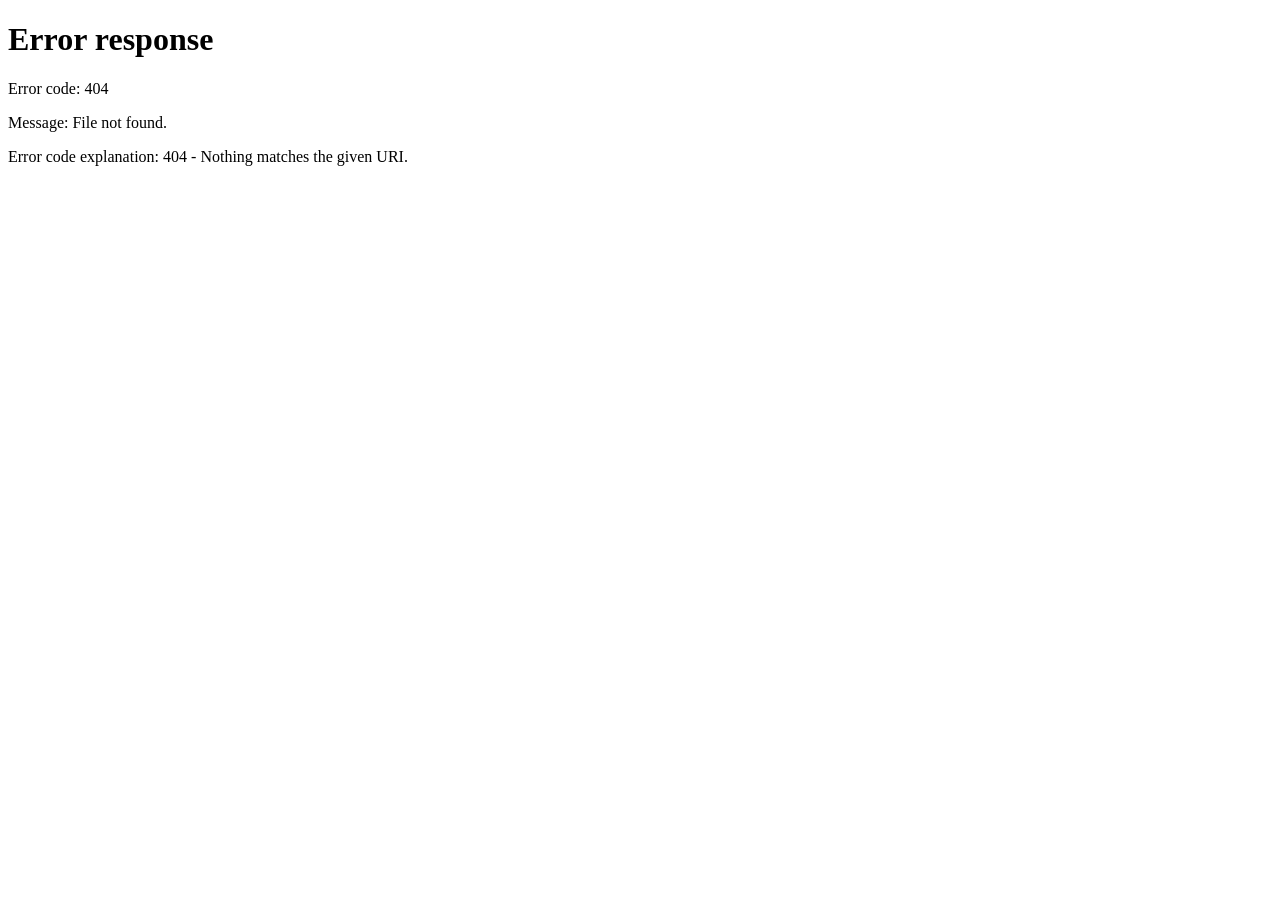
==== frontend/family-dashboard.html @ 6cad52d4 "Yaşlı kiosk ve aile panelini genişlet; aktivite, sohbet dökümü ve check-in uyarısı ekle. Onboarding/" ====
<!DOCTYPE html>
<html lang="tr">
<head>
    <meta charset="UTF-8">
    <meta name="viewport" content="width=device-width, initial-scale=1.0">
    <title>Yanımda Al - Refakatçi Paneli</title>
    <link rel="stylesheet" href="sheet.css">
    <link rel="stylesheet" href="family-dashboard.css?v=20260729fd6">
    <link rel="stylesheet" href="definitions.css?v=20260729fd6">
    <link rel="stylesheet" href="https://cdnjs.cloudflare.com/ajax/libs/font-awesome/6.0.0/css/all.min.css">
</head>
<body class="family-dash">

    <div class="dashboard-layout">
        <aside class="sidebar" id="sideNavRail">
            <div class="sidebar-inner" id="dashSideNav">
                <div class="sidebar-head">
                    <button type="button" class="sidebar-toggle" id="navToggleBtn" onclick="toggleSideNav()" title="Menüyü daralt" aria-label="Menüyü daralt/genişlet" aria-expanded="true">
                        <i class="fas fa-bars"></i>
                    </button>
                </div>

                <div class="sidebar-brand">
                    <svg class="brand-logo" viewBox="0 0 64 64" fill="none" aria-hidden="true">
                        <circle cx="32" cy="6" r="3" fill="#3B82F6"/>
                        <path d="M32 9 V16" stroke="#3B82F6" stroke-width="2.2" stroke-linecap="round"/>
                        <rect x="14" y="16" width="36" height="28" rx="10" fill="#EFF6FF" stroke="#3B82F6" stroke-width="2.2"/>
                        <rect x="40" y="20" width="7" height="7" rx="1.5" fill="#0F766E"/>
                        <path d="M43.5 21.5 V25.5 M41.5 23.5 H45.5" stroke="#fff" stroke-width="1.4" stroke-linecap="round"/>
                        <circle cx="24" cy="29" r="3.2" fill="#1D4ED8"/>
                        <circle cx="40" cy="29" r="3.2" fill="#1D4ED8"/>
                        <path d="M25 35c2.2 2.4 11.8 2.4 14 0" stroke="#3B82F6" stroke-width="2" stroke-linecap="round"/>
                    </svg>
                    <div class="brand-text">
                        <h2>Yanımda Al</h2>
                        <span>Refakatçi Paneli</span>
                    </div>
                </div>

                <p class="sidebar-welcome" id="welcome-family">Yükleniyor...</p>
                <hr class="sidebar-divider">

                <ul class="sidebar-menu">
                    <li class="active" data-tab="summary" onclick="switchDashboardTab('summary')">
                        <i class="fas fa-chart-pie"></i><em>Mevcut Durum</em>
                    </li>
                    <li data-tab="checkin" onclick="switchDashboardTab('checkin')">
                        <i class="fas fa-sun"></i><em>Check-in</em>
                    </li>
                    <li data-tab="chat" onclick="switchDashboardTab('chat')">
                        <i class="fas fa-comments"></i><em>Sohbet</em>
                    </li>
                    <li data-tab="medications" onclick="switchDashboardTab('medications')">
                        <i class="fas fa-pills"></i><em>İlaç Yönetimi</em>
                    </li>
                    <li data-tab="alerts" onclick="switchDashboardTab('alerts')">
                        <i class="fas fa-bell"></i><em>Uyarılar</em>
                    </li>
                    <li data-tab="history" onclick="switchDashboardTab('history')">
                        <i class="fas fa-history"></i><em>Geçmiş</em>
                    </li>
                    <li data-tab="profile" onclick="switchDashboardTab('profile')">
                        <i class="fas fa-user"></i><em>Yaşlı Profili</em>
                    </li>
                    <li data-tab="settings" onclick="switchDashboardTab('settings')">
                        <i class="fas fa-cog"></i><em>Ayarlar</em>
                    </li>
                    <li class="menu-logout" onclick="handleLogout()">
                        <i class="fas fa-sign-out-alt"></i><em>Çıkış Yap</em>
                    </li>
                </ul>
            </div>
        </aside>

        <div class="main-content">
            <div class="header-bar">
                <div class="header-brand-row">
                    <svg class="header-logo" viewBox="0 0 64 64" fill="none" aria-hidden="true">
                        <circle cx="32" cy="6" r="3" fill="#3B82F6"/>
                        <path d="M32 9 V16" stroke="#3B82F6" stroke-width="2.2" stroke-linecap="round"/>
                        <rect x="14" y="16" width="36" height="28" rx="10" fill="#EFF6FF" stroke="#3B82F6" stroke-width="2.2"/>
                        <rect x="40" y="20" width="7" height="7" rx="1.5" fill="#0F766E"/>
                        <path d="M43.5 21.5 V25.5 M41.5 23.5 H45.5" stroke="#fff" stroke-width="1.4" stroke-linecap="round"/>
                        <circle cx="24" cy="29" r="3.2" fill="#1D4ED8"/>
                        <circle cx="40" cy="29" r="3.2" fill="#1D4ED8"/>
                        <path d="M25 35c2.2 2.4 11.8 2.4 14 0" stroke="#3B82F6" stroke-width="2" stroke-linecap="round"/>
                    </svg>
                    <div class="header-title-container">
                        <p class="header-app-name">Yanımda Al</p>
                        <h1 id="elderly-title">Takip Edilen: ...</h1>
                        <p class="header-subtitle">Yaşlı kiosk ekranını buradan izleyin ve yönetin.</p>
                    </div>
                </div>
                <div class="header-status-container">
                    <span class="status-badge status-good" id="live-connection">
                        <i class="fas fa-circle" style="font-size: 8px; color: #22C55E; margin-right: 5px;"></i> Çevrimiçi
                    </span>
                </div>
            </div>

            <div id="critical-alert-banner" class="critical-alert-banner" hidden>
                <div class="critical-alert-inner">
                    <div class="critical-alert-text">
                        <strong><i class="fas fa-exclamation-triangle"></i> ACİL DURUM UYARISI</strong>
                        <p id="critical-alert-description">Yakınınız için kritik bir sağlık olayı bildirildi.</p>
                    </div>
                    <button type="button" class="critical-alert-dismiss" id="critical-alert-dismiss">Gördüm</button>
                </div>
            </div>

            <!-- ÖZET -->
            <section id="sec-summary" class="dashboard-section active">
                <div class="grid-stats">
                    <div class="stat-card">
                        <div class="stat-icon" style="color: #EF4444;"><i class="fas fa-heartbeat"></i></div>
                        <div class="stat-info">
                            <p>Son Durum</p>
                            <h3 id="health-status">—</h3>
                        </div>
                    </div>
                    <div class="stat-card">
                        <div class="stat-icon" style="color: #10B981;"><i class="fas fa-pills"></i></div>
                        <div class="stat-info">
                            <p>İlaç Uyumu</p>
                            <h3 id="pill-status">—</h3>
                        </div>
                    </div>
                    <div class="stat-card">
                        <div class="stat-icon" style="color: #F59E0B;"><i class="fas fa-exclamation-circle"></i></div>
                        <div class="stat-info">
                            <p>Açık Uyarı</p>
                            <h3 id="alert-count-status">0</h3>
                        </div>
                    </div>
                    <div class="stat-card">
                        <div class="stat-icon" style="color: #3B82F6;"><i class="fas fa-walking"></i></div>
                        <div class="stat-info">
                            <p>Günlük Aktivite</p>
                            <h3 id="activity-status">—</h3>
                        </div>
                    </div>
                </div>

                <div class="panel-section" id="med-alerts-panel" hidden>
                    <h3><i class="fas fa-exclamation-triangle" style="color:#EF4444;"></i> Son Uyarılar</h3>
                    <div id="med-alerts-list" class="alert-list"></div>
                </div>

                <div class="panel-row">
                    <div class="panel-section">
                        <h3><i class="fas fa-chart-line" style="color:var(--brand-color);"></i> Haftalık İlaç Uyumu</h3>
                        <div id="weekly-trend-chart" class="trend-chart"></div>
                    </div>
                    <div class="panel-section">
                        <h3><i class="fas fa-robot" style="color:#F59E0B;"></i> Yapay Zeka Günlük Özeti</h3>
                        <p class="ai-summary" id="ai-summary">Özet yükleniyor…</p>
                    </div>
                </div>
            </section>

            <!-- CHECK-IN -->
            <section id="sec-checkin" class="dashboard-section">
                <div class="panel-row">
                    <div class="panel-section">
                        <h3><i class="fas fa-list" style="color:var(--brand-color);"></i> Check-in Geçmişi</h3>
                        <div id="family-checkin-list" class="checkin-list">
                            <p class="muted">Kayıtlar yükleniyor…</p>
                        </div>
                    </div>
                    <div class="panel-section">
                        <h3><i class="fas fa-chart-bar" style="color:var(--brand-color);"></i> Durum Grafiği</h3>
                        <div class="chart-tabs">
                            <button type="button" class="chart-tab active" data-range="week" onclick="setFamilyCheckinRange('week')">Haftalık</button>
                            <button type="button" class="chart-tab" data-range="month" onclick="setFamilyCheckinRange('month')">Aylık</button>
                            <button type="button" class="chart-tab" data-range="day" onclick="setFamilyCheckinRange('day')">Günlük</button>
                        </div>
                        <div id="family-checkin-chart" class="checkin-chart"></div>
                    </div>
                </div>
            </section>

            <!-- SOHBET -->
            <section id="sec-chat" class="dashboard-section">
                <div class="panel-section">
                    <div class="panel-head">
                        <h3><i class="fas fa-comments" style="color:var(--brand-color);"></i> Sohbet Dökümü</h3>
                        <div class="panel-head-actions">
                            <button type="button" class="btn-secondary btn-sm-tab" id="chatTodayBtn" onclick="loadFamilyChatTranscript(true)">Bugün</button>
                            <button type="button" class="btn-secondary btn-sm-tab" id="chatAllBtn" onclick="loadFamilyChatTranscript(false)">Son mesajlar</button>
                            <button type="button" class="btn-secondary" onclick="loadFamilyChatTranscript()">
                                <i class="fas fa-sync-alt"></i> Yenile
                            </button>
                        </div>
                    </div>
                    <p class="muted">Yaşlının dijital refakatçi ile yaptığı konuşmalar (salt okunur).</p>
                    <div id="family-chat-transcript" class="chat-transcript">
                        <p class="muted">Sohbet yükleniyor…</p>
                    </div>
                </div>
            </section>

            <!-- İLAÇLAR -->
            <section id="sec-medications" class="dashboard-section">
                <div class="panel-section">
                    <h3><i class="fas fa-pills" style="color:var(--brand-color);"></i> İlaç Yönetimi</h3>
                    <p class="muted">Eklediğiniz ilaçlar ve saatler yaşlı kiosk ekranına yansır. Yeni ilaç için butona basın.</p>
                    <div id="familyMedFormRoot"></div>
                    <div id="familyMedListRoot"></div>
                </div>
            </section>

            <!-- UYARILAR -->
            <section id="sec-alerts" class="dashboard-section">
                <div class="panel-section">
                    <div class="panel-head">
                        <h3><i class="fas fa-bell" style="color:#F59E0B;"></i> Tüm Uyarılar</h3>
                        <button type="button" class="btn-secondary" onclick="refreshAlerts()">
                            <i class="fas fa-sync-alt"></i> Yenile
                        </button>
                    </div>
                    <div id="all-alerts-list" class="alert-list">
                        <p class="muted">Uyarılar yükleniyor…</p>
                    </div>
                </div>
            </section>

            <!-- GEÇMİŞ -->
            <section id="sec-history" class="dashboard-section">
                <div class="panel-section">
                    <h3><i class="fas fa-calendar-alt" style="color:var(--brand-color);"></i> Geçmiş Loglar ve Olay Durumları</h3>
                    <p class="muted">Yaşlınızın gün içindeki hareket ve tetiklenme geçmişi:</p>
                    <div class="table-wrap">
                        <table class="table-history">
                            <thead>
                                <tr>
                                    <th>Tarih / Saat</th>
                                    <th>Olay / Kategori</th>
                                    <th>Durum</th>
                                    <th>Açıklama</th>
                                </tr>
                            </thead>
                            <tbody id="history-table-body">
                                <tr><td colspan="4">Kayıtlar yükleniyor...</td></tr>
                            </tbody>
                        </table>
                    </div>
                </div>
            </section>

            <!-- PROFİL -->
            <section id="sec-profile" class="dashboard-section">
                <div class="panel-section">
                    <div class="panel-head">
                        <h3><i class="fas fa-user" style="color:var(--brand-color);"></i> Yaşlı Profil Bilgileri</h3>
                        <div class="panel-head-actions" id="familyProfileActions">
                            <button type="button" class="btn-primary" id="familyProfileEditToggle" onclick="toggleFamilyProfileEdit()">
                                <i class="fas fa-pen"></i> Düzenle
                            </button>
                        </div>
                    </div>
                    <div id="family-profile-view" class="family-profile-view"></div>
                    <p id="fpStatus" class="form-status" role="status"></p>
                </div>
            </section>

            <!-- AYARLAR -->
            <section id="sec-settings" class="dashboard-section">
                <div class="panel-section">
                    <h3><i class="fas fa-bell" style="color:var(--brand-color);"></i> Bildirim Tercihleri</h3>
                    <p class="muted">Hangi uyarıların bu panele gelmesini istediğinizi seçin. Tercihler bu cihazda saklanır.</p>

                    <label class="toggle-row">
                        <span>
                            <strong>Acil sağlık uyarıları</strong>
                            <small>Kritik sohbet / sağlık riski bildirimleri</small>
                        </span>
                        <input type="checkbox" id="notifyCritical" data-pref="critical">
                    </label>
                    <label class="toggle-row">
                        <span>
                            <strong>İlaç kaçırma uyarıları</strong>
                            <small>Alınmayan veya geciken dozlar</small>
                        </span>
                        <input type="checkbox" id="notifyMedMissed" data-pref="medication_missed">
                    </label>
                    <label class="toggle-row">
                        <span>
                            <strong>Yanlış ilaç uyarıları</strong>
                            <small>Tanıma ile eşleşmeyen ilaçlar</small>
                        </span>
                        <input type="checkbox" id="notifyMedWrong" data-pref="wrong_medication">
                    </label>
                    <label class="toggle-row">
                        <span>
                            <strong>Check-in eksikliği</strong>
                            <small>Günlük durum bildirimi yapılmadığında</small>
                        </span>
                        <input type="checkbox" id="notifyCheckin" data-pref="checkin_missing">
                    </label>
                    <label class="toggle-row">
                        <span>
                            <strong>Sesli uyarı</strong>
                            <small>Kritik olaylarda kısa bip sesi</small>
                        </span>
                        <input type="checkbox" id="notifySound" data-pref="sound">
                    </label>
                    <label class="toggle-row">
                        <span>
                            <strong>Üst banner bildirimi</strong>
                            <small>Acil uyarıları panel üstünde göster</small>
                        </span>
                        <input type="checkbox" id="notifyBanner" data-pref="banner">
                    </label>
                    <label class="toggle-row">
                        <span>
                            <strong>SMS bildirimleri</strong>
                            <small>Telefon SMS tercihi (cihazda saklanır)</small>
                        </span>
                        <input type="checkbox" id="notifySms" data-pref="sms">
                    </label>

                    <p id="notifyPrefsStatus" class="form-status" role="status"></p>
                    <button type="button" class="btn-secondary" style="margin-top:16px;" onclick="handleLogout()">
                        <i class="fas fa-sign-out-alt"></i> Oturumu Kapat
                    </button>
                </div>
            </section>
        </div>
    </div>

    <script src="config.js?v=20260729fd6"></script>
    <script src="definitions.js?v=20260729fd6"></script>
    <script src="dashboard.js?v=20260729fd6"></script>
</body>
</html>
---- frontend/family-dashboard.css ----
/* =====================================================================
   YANIMDA AL - REFAKATÇİ PANELİ (resmi dashboard)
   ===================================================================== */

:root {
    --dash-bg: #F8FAFC;
    --dash-sidebar: #1E293B;
    --dash-sidebar-hover: #334155;
    --dash-card: #FFFFFF;
    --dash-border: #E2E8F0;
    --dash-text: #1E293B;
    --dash-muted: #64748B;
    --brand-color: #3B82F6;
    --sidebar-w: 260px;
    --sidebar-collapsed: 72px;
}

* { box-sizing: border-box; }

body.family-dash {
    margin: 0;
    min-height: 100vh;
    background: var(--dash-bg);
    color: var(--dash-text);
    font-family: "Segoe UI", system-ui, -apple-system, sans-serif;
}

.dashboard-layout {
    display: flex;
    min-height: 100vh;
    width: 100%;
    background: var(--dash-bg);
}

/* ---- Sol menü ---- */
.sidebar {
    width: var(--sidebar-w);
    flex-shrink: 0;
    background: var(--dash-sidebar);
    color: #fff;
    transition: width 0.22s ease;
    position: sticky;
    top: 0;
    height: 100vh;
    z-index: 20;
}

.sidebar.is-collapsed {
    width: var(--sidebar-collapsed);
}

.sidebar-inner {
    height: 100%;
    display: flex;
    flex-direction: column;
    padding: 18px 14px;
    overflow: hidden;
}

.sidebar-head {
    display: flex;
    align-items: center;
    min-height: 44px;
    margin-bottom: 8px;
}

.sidebar.is-collapsed .sidebar-head {
    justify-content: center;
}

.sidebar-toggle {
    width: 40px;
    height: 40px;
    border: none;
    border-radius: 10px;
    background: rgba(255, 255, 255, 0.08);
    color: #E2E8F0;
    font-size: 1.05rem;
    cursor: pointer;
    display: grid;
    place-items: center;
    flex-shrink: 0;
}

.sidebar-toggle:hover {
    background: rgba(255, 255, 255, 0.14);
    color: #fff;
}

.sidebar-brand {
    display: flex;
    align-items: center;
    gap: 12px;
    padding: 8px 6px 12px;
}

.brand-logo {
    width: 42px;
    height: 42px;
    flex-shrink: 0;
    background: #fff;
    border-radius: 12px;
    padding: 4px;
}

.brand-text h2 {
    margin: 0;
    font-size: 1.15rem;
    font-weight: 700;
    color: var(--brand-color);
    white-space: nowrap;
}

.brand-text span {
    display: block;
    font-size: 0.72rem;
    color: #94A3B8;
    white-space: nowrap;
}

.sidebar-welcome {
    margin: 0 6px 10px;
    font-size: 0.82rem;
    color: #94A3B8;
    white-space: nowrap;
    overflow: hidden;
    text-overflow: ellipsis;
}

.sidebar-divider {
    border: 0;
    border-top: 1px solid #334155;
    margin: 4px 0 14px;
}

.sidebar-menu {
    list-style: none;
    padding: 0;
    margin: 0;
    display: flex;
    flex-direction: column;
    gap: 4px;
    flex: 1;
}

.sidebar-menu li {
    display: flex;
    align-items: center;
    gap: 12px;
    padding: 12px 14px;
    border-radius: 10px;
    cursor: pointer;
    color: #94A3B8;
    font-weight: 500;
    font-size: 0.92rem;
    transition: background 0.15s ease, color 0.15s ease;
    white-space: nowrap;
}

.sidebar-menu li i {
    width: 20px;
    text-align: center;
    flex-shrink: 0;
    font-size: 0.95rem;
}

.sidebar-menu li em {
    font-style: normal;
}

.sidebar-menu li:hover {
    background: var(--dash-sidebar-hover);
    color: #fff;
}

.sidebar-menu li.active {
    background: var(--dash-sidebar-hover);
    color: #fff;
    border-left: 4px solid var(--brand-color);
    border-radius: 4px 10px 10px 4px;
    padding-left: 10px;
}

.sidebar-menu .menu-logout {
    margin-top: auto;
    color: #F87171;
}

.sidebar-menu .menu-logout:hover {
    background: rgba(239, 68, 68, 0.15);
    color: #FCA5A5;
}

/* Daraltılmış: sadece ikonlar */
.sidebar.is-collapsed .sidebar-brand .brand-text,
.sidebar.is-collapsed .sidebar-welcome,
.sidebar.is-collapsed .sidebar-divider,
.sidebar.is-collapsed .sidebar-menu li em {
    opacity: 0;
    width: 0;
    height: 0;
    overflow: hidden;
    padding: 0;
    margin: 0;
    pointer-events: none;
}

.sidebar.is-collapsed .sidebar-brand {
    justify-content: center;
    padding: 4px 0 10px;
}

.sidebar.is-collapsed .brand-logo {
    display: none;
}

.sidebar.is-collapsed .sidebar-menu li {
    justify-content: center;
    padding: 12px 0;
    gap: 0;
    border-left: 0;
    border-radius: 10px;
}

.sidebar.is-collapsed .sidebar-menu li.active {
    padding-left: 0;
    box-shadow: inset 0 0 0 2px var(--brand-color);
}

.sidebar.is-collapsed .sidebar-menu .menu-logout {
    margin-top: 12px;
}

/* ---- Ana içerik ---- */
.main-content {
    flex: 1;
    min-width: 0;
    padding: 28px 36px 48px;
}

.header-bar {
    display: flex;
    align-items: flex-start;
    justify-content: space-between;
    gap: 16px;
    background: var(--dash-card);
    padding: 20px 24px;
    border-radius: 14px;
    border: 1px solid var(--dash-border);
    box-shadow: 0 4px 6px -1px rgba(0, 0, 0, 0.05);
    margin-bottom: 24px;
}

.header-brand-row {
    display: flex;
    align-items: flex-start;
    gap: 14px;
    min-width: 0;
}

.header-logo {
    width: 48px;
    height: 48px;
    flex-shrink: 0;
    background: #EFF6FF;
    border-radius: 12px;
    padding: 4px;
    border: 1px solid #DBEAFE;
}

.header-app-name {
    margin: 0 0 2px;
    font-size: 0.78rem;
    font-weight: 700;
    letter-spacing: 0.04em;
    text-transform: uppercase;
    color: var(--brand-color);
}

.header-title-container h1 {
    margin: 0;
    font-size: 1.35rem;
    font-weight: 700;
    color: var(--dash-text);
}

.header-subtitle {
    margin: 6px 0 0;
    font-size: 0.88rem;
    color: var(--dash-muted);
}

.header-status-container {
    flex-shrink: 0;
    padding-top: 2px;
}

.status-badge {
    padding: 6px 12px;
    border-radius: 9999px;
    font-size: 13px;
    font-weight: 600;
    display: inline-block;
}

.status-good { background: #DCFCE7; color: #166534; }
.status-warn { background: #FEF9C3; color: #854D0E; }
.status-bad { background: #FEE2E2; color: #991B1B; }

#live-connection.is-offline {
    background: #FEF3C7;
    color: #92400E;
}

.critical-alert-banner {
    margin-bottom: 20px;
    border-radius: 12px;
    background: #FEF2F2;
    border: 1px solid #FECACA;
    border-left: 4px solid #EF4444;
}

.critical-alert-inner {
    display: flex;
    align-items: center;
    justify-content: space-between;
    gap: 16px;
    padding: 16px 18px;
}

.critical-alert-text strong {
    display: block;
    color: #991B1B;
    margin-bottom: 4px;
}

.critical-alert-text p {
    margin: 0;
    color: #7F1D1D;
    font-size: 0.92rem;
}

.critical-alert-dismiss {
    appearance: none;
    border: 1px solid #FECACA;
    background: #fff;
    color: #991B1B;
    border-radius: 8px;
    padding: 8px 14px;
    font: inherit;
    font-weight: 600;
    cursor: pointer;
    white-space: nowrap;
}

.dashboard-section { display: none; }
.dashboard-section.active { display: block; }

.grid-stats {
    display: grid;
    grid-template-columns: repeat(4, 1fr);
    gap: 16px;
    margin-bottom: 20px;
}

.stat-card {
    background: var(--dash-card);
    padding: 20px;
    border-radius: 14px;
    border: 1px solid var(--dash-border);
    box-shadow: 0 4px 6px -1px rgba(0, 0, 0, 0.05);
    display: flex;
    align-items: flex-start;
    gap: 14px;
}

.stat-icon {
    font-size: 1.75rem;
    line-height: 1;
    margin-top: 2px;
}

.stat-info p {
    margin: 0;
    color: var(--dash-muted);
    font-size: 0.85rem;
}

.stat-info h3 {
    margin: 6px 0 0;
    font-size: 1.15rem;
    font-weight: 700;
    color: var(--dash-text);
}

.panel-row {
    display: grid;
    grid-template-columns: 1fr 1fr;
    gap: 16px;
    margin-bottom: 16px;
}

.panel-section {
    background: var(--dash-card);
    padding: 24px;
    border-radius: 14px;
    border: 1px solid var(--dash-border);
    box-shadow: 0 4px 6px -1px rgba(0, 0, 0, 0.05);
    margin-bottom: 16px;
}

.panel-row .panel-section { margin-bottom: 0; }

.panel-section h3 {
    margin: 0 0 14px;
    font-size: 1.05rem;
    font-weight: 650;
    color: var(--dash-text);
}

.panel-section h3 i { margin-right: 8px; }

.panel-head {
    display: flex;
    align-items: center;
    justify-content: space-between;
    gap: 12px;
    margin-bottom: 14px;
}

.panel-head h3 { margin: 0; }

.chat-transcript {
    display: flex;
    flex-direction: column;
    gap: 10px;
    max-height: 560px;
    overflow: auto;
    padding: 4px 2px;
}

.chat-bubble {
    max-width: 85%;
    padding: 12px 14px;
    border-radius: 12px;
    border: 1px solid var(--dash-border);
    background: #F8FAFC;
}

.chat-bubble.is-user {
    align-self: flex-end;
    background: #EFF6FF;
    border-color: #BFDBFE;
}

.chat-bubble.is-assistant {
    align-self: flex-start;
    background: #fff;
}

.chat-bubble .chat-role {
    display: block;
    font-size: 0.72rem;
    font-weight: 700;
    text-transform: uppercase;
    letter-spacing: 0.04em;
    color: var(--dash-muted);
    margin-bottom: 4px;
}

.chat-bubble .chat-text {
    margin: 0;
    font-size: 0.95rem;
    line-height: 1.5;
    color: var(--dash-text);
    white-space: pre-wrap;
    word-break: break-word;
}

.chat-bubble .chat-time {
    display: block;
    margin-top: 6px;
    font-size: 0.75rem;
    color: var(--dash-muted);
}

.btn-sm-tab {
    font-size: 0.8rem;
    padding: 7px 10px;
}

.btn-sm-tab.is-active {
    background: #EFF6FF;
    border-color: #BFDBFE;
    color: #1D4ED8;
}

.ai-summary {
    margin: 0;
    line-height: 1.7;
    font-size: 0.95rem;
    color: var(--dash-text);
    white-space: pre-wrap;
}

.trend-chart { display: flex; flex-direction: column; gap: 10px; }

.trend-row {
    display: flex;
    align-items: center;
    gap: 12px;
}

.trend-label {
    width: 90px;
    font-size: 0.82rem;
    color: var(--dash-muted);
    flex-shrink: 0;
}

.trend-bar-track {
    flex: 1;
    height: 12px;
    background: #E2E8F0;
    border-radius: 6px;
    overflow: hidden;
}

.trend-bar-fill {
    height: 100%;
    background: #10B981;
    border-radius: 6px;
}

.trend-pct {
    width: 48px;
    text-align: right;
    font-size: 0.85rem;
    font-weight: 600;
}

.alert-list { display: flex; flex-direction: column; gap: 10px; }

.alert-card {
    padding: 12px 14px;
    border-radius: 8px;
    background: #FEF2F2;
    border-left: 3px solid #F59E0B;
}

.alert-card.is-critical {
    border-left-color: #EF4444;
}

.alert-card strong {
    display: block;
    margin-bottom: 4px;
    color: #B91C1C;
}

.alert-card.is-warning strong { color: #B45309; }

.alert-card p {
    margin: 0;
    font-size: 0.9rem;
    color: var(--dash-text);
}

.alert-meta {
    margin-top: 6px;
    font-size: 0.78rem;
    color: var(--dash-muted);
}

.checkin-list {
    display: flex;
    flex-direction: column;
    gap: 8px;
    max-height: 420px;
    overflow: auto;
}

.checkin-item {
    display: flex;
    justify-content: space-between;
    gap: 12px;
    padding: 12px 14px;
    border-radius: 10px;
    background: #F8FAFC;
    border: 1px solid var(--dash-border);
}

.checkin-item strong { font-size: 0.95rem; }
.checkin-item span { font-size: 0.8rem; color: var(--dash-muted); }

.chart-tabs {
    display: flex;
    gap: 8px;
    margin-bottom: 16px;
}

.chart-tab {
    appearance: none;
    border: 1px solid var(--dash-border);
    background: #fff;
    border-radius: 8px;
    padding: 7px 12px;
    font: inherit;
    font-size: 0.82rem;
    font-weight: 600;
    color: var(--dash-muted);
    cursor: pointer;
}

.chart-tab.active {
    background: #EFF6FF;
    border-color: #BFDBFE;
    color: #1D4ED8;
}

.checkin-chart {
    display: flex;
    align-items: flex-end;
    gap: 8px;
    min-height: 180px;
    padding-top: 8px;
}

.checkin-bar-col {
    flex: 1;
    display: flex;
    flex-direction: column;
    align-items: center;
    gap: 6px;
    min-width: 0;
}

.checkin-bar {
    width: 100%;
    max-width: 36px;
    border-radius: 6px 6px 2px 2px;
    background: #3B82F6;
    min-height: 4px;
}

.checkin-bar-label {
    font-size: 0.68rem;
    color: var(--dash-muted);
    text-align: center;
}

.table-wrap { overflow: auto; }

.table-history {
    width: 100%;
    border-collapse: collapse;
    font-size: 0.9rem;
    margin-top: 8px;
}

.table-history th,
.table-history td {
    text-align: left;
    padding: 12px 14px;
    border-bottom: 1px solid var(--dash-border);
}

.table-history th {
    font-size: 0.78rem;
    text-transform: uppercase;
    letter-spacing: 0.03em;
    color: var(--dash-muted);
    background: #F8FAFC;
}

.family-profile-view {
    display: grid;
    grid-template-columns: 1fr 1fr;
    gap: 12px;
}

.profile-field {
    background: #F8FAFC;
    border: 1px solid var(--dash-border);
    border-radius: 10px;
    padding: 12px 14px;
}

.profile-field span {
    display: block;
    font-size: 0.72rem;
    color: var(--dash-muted);
    font-weight: 650;
    text-transform: uppercase;
    letter-spacing: 0.03em;
    margin-bottom: 4px;
}

.profile-field strong {
    font-size: 0.95rem;
    font-weight: 650;
    word-break: break-word;
}

.profile-field.span-2 { grid-column: span 2; }

.form-grid {
    display: grid;
    grid-template-columns: 1fr 1fr;
    gap: 12px;
}

.form-grid label {
    display: flex;
    flex-direction: column;
    gap: 6px;
    font-size: 0.82rem;
    font-weight: 600;
    color: var(--dash-muted);
}

.form-grid .span-2 { grid-column: span 2; }

.form-grid input,
.form-grid textarea {
    font: inherit;
    font-weight: 500;
    color: var(--dash-text);
    border: 1px solid var(--dash-border);
    border-radius: 8px;
    padding: 10px 12px;
    background: #fff;
}

.form-actions {
    display: flex;
    gap: 10px;
    margin-top: 14px;
}

.form-status {
    min-height: 1.2em;
    margin: 10px 0 0;
    font-size: 0.88rem;
    color: var(--dash-muted);
}

.btn-primary,
.btn-secondary {
    appearance: none;
    border: 0;
    border-radius: 8px;
    padding: 9px 14px;
    font: inherit;
    font-weight: 600;
    font-size: 0.88rem;
    cursor: pointer;
}

.btn-primary {
    background: var(--brand-color);
    color: #fff;
}

.btn-primary:hover { background: #2563EB; }

.btn-secondary {
    background: #fff;
    border: 1px solid var(--dash-border);
    color: var(--dash-text);
}

.btn-secondary:hover { background: #F8FAFC; }

.panel-head-actions {
    display: flex;
    gap: 8px;
    flex-wrap: wrap;
}

.family-profile-view.is-editing .profile-field {
    background: #fff;
}

.family-profile-view .profile-field input,
.family-profile-view .profile-field textarea {
    width: 100%;
    margin-top: 4px;
    font: inherit;
    font-weight: 500;
    color: var(--dash-text);
    border: 1px solid var(--dash-border);
    border-radius: 8px;
    padding: 10px 12px;
    background: #fff;
}

.family-profile-view .profile-field textarea {
    resize: vertical;
    min-height: 64px;
}

.toggle-row {
    display: flex;
    align-items: center;
    justify-content: space-between;
    gap: 16px;
    padding: 14px 0;
    border-bottom: 1px solid var(--dash-border);
    font-weight: 600;
}

.toggle-row span {
    display: flex;
    flex-direction: column;
    gap: 2px;
    min-width: 0;
}

.toggle-row span strong {
    font-size: 0.95rem;
    font-weight: 650;
    color: var(--dash-text);
}

.toggle-row span small {
    font-size: 0.8rem;
    font-weight: 500;
    color: var(--dash-muted);
}

.toggle-row input {
    width: 42px;
    height: 24px;
    accent-color: var(--brand-color);
    flex-shrink: 0;
}

@media (max-width: 1100px) {
    .grid-stats { grid-template-columns: 1fr 1fr; }
    .panel-row { grid-template-columns: 1fr; }
}

@media (max-width: 720px) {
    .main-content { padding: 16px; }
    .grid-stats { grid-template-columns: 1fr; }
    .family-profile-view,
    .form-grid { grid-template-columns: 1fr; }
    .profile-field.span-2,
    .form-grid .span-2 { grid-column: span 1; }
    .header-bar { flex-direction: column; }
}
---- frontend/definitions.css ----
/* İlaç tanımlama modülü */

.med-def-add-wrap {
    margin-bottom: 16px;
}

.med-def-add-btn {
    display: inline-flex;
    align-items: center;
    gap: 8px;
    width: auto;
    min-width: 200px;
    padding: 12px 18px;
    font-size: 16px;
    font-weight: 700;
}

.med-def-panel {
    background: #F8FAFC;
    border: 2px dashed #CBD5E1;
    border-radius: 20px;
    padding: 20px;
    margin-bottom: 0;
}

.med-def-panel h3 {
    font-size: 22px;
    margin-bottom: 14px;
    color: #0F172A;
}

.med-def-grid {
    display: grid;
    grid-template-columns: 1fr 1fr;
    gap: 12px;
    margin-bottom: 12px;
}

.med-def-grid input,
.med-def-grid select,
.med-def-grid textarea {
    width: 100%;
    padding: 16px;
    font-size: 18px;
    border: 2px solid #E2E8F0;
    border-radius: 14px;
    font-family: inherit;
}

.med-def-grid textarea {
    grid-column: 1 / -1;
    min-height: 72px;
    resize: vertical;
}

.med-def-days {
    display: flex;
    flex-wrap: wrap;
    gap: 8px;
    margin: 12px 0 16px;
}

.med-def-day {
    display: inline-flex;
    align-items: center;
    gap: 6px;
    padding: 8px 12px;
    background: #fff;
    border: 2px solid #E2E8F0;
    border-radius: 999px;
    font-size: 16px;
    cursor: pointer;
    user-select: none;
}

.med-def-day input {
    width: 16px;
    height: 16px;
}

.med-def-actions {
    display: flex;
    gap: 10px;
    flex-wrap: wrap;
}

.med-def-actions .btn {
    flex: 1;
    min-width: 140px;
}

.med-def-empty {
    color: #64748B;
    font-size: 18px;
    padding: 12px 0;
}

.med-def-card {
    background: #fff;
    border: 1px solid #E2E8F0;
    border-radius: 18px;
    padding: 16px;
    margin-bottom: 12px;
}

.med-def-card-head {
    display: flex;
    justify-content: space-between;
    gap: 12px;
    align-items: flex-start;
}

.med-def-card-main { min-width: 0; flex: 1; }

.med-def-card-title {
    font-size: 22px;
    font-weight: 700;
}

.med-def-head-actions {
    display: flex;
    align-items: center;
    gap: 8px;
    flex-shrink: 0;
}

.med-edit-btn {
    width: auto !important;
    min-height: 40px !important;
    padding: 8px 12px !important;
    font-size: 0.95rem !important;
}

.med-def-meta {
    color: #64748B;
    font-size: 16px;
    margin-top: 6px;
}

.med-def-schedule-list {
    margin-top: 12px;
    display: flex;
    flex-direction: column;
    gap: 8px;
}

.med-def-schedule-item {
    display: flex;
    justify-content: space-between;
    align-items: center;
    gap: 12px;
    padding: 10px 12px;
    background: #EFF6FF;
    border-radius: 12px;
    font-size: 16px;
}

.med-def-schedule-left {
    display: flex;
    flex-direction: column;
    gap: 2px;
    min-width: 0;
}
.med-def-schedule-left strong { font-size: 1.05rem; }
.med-def-schedule-left span,
.med-def-schedule-left em {
    font-style: normal;
    font-size: 0.9rem;
    color: #64748B;
    font-weight: 650;
}

.med-def-schedule-right {
    display: flex;
    align-items: center;
    justify-content: flex-end;
    gap: 6px;
    flex-shrink: 0;
}

.med-def-verify-actions {
    display: flex;
    gap: 6px;
    flex-wrap: wrap;
    justify-content: flex-end;
}

.med-mini-btn {
    width: auto !important;
    min-height: 40px !important;
    padding: 8px 12px !important;
    font-size: 0.92rem !important;
}

.med-def-snooze-chip {
    display: inline-flex;
    align-items: center;
    padding: 10px 14px;
    border-radius: 12px;
    font-size: 15px;
    font-weight: 700;
    background: #FEF3C7;
    color: #92400E;
}

.med-switch {
    position: relative;
    display: inline-flex;
    cursor: pointer;
    user-select: none;
}
.med-switch input {
    position: absolute;
    opacity: 0;
    width: 0;
    height: 0;
}
.med-switch-track {
    width: 72px;
    height: 34px;
    border-radius: 999px;
    background: #cbd5e1;
    position: relative;
    display: flex;
    align-items: center;
    justify-content: space-between;
    padding: 0 8px;
    transition: background 0.2s ease;
    box-shadow: inset 0 0 0 1px rgba(15,23,42,0.08);
}
.med-switch-track::after {
    content: "";
    position: absolute;
    top: 3px;
    left: 3px;
    width: 28px;
    height: 28px;
    border-radius: 50%;
    background: #fff;
    box-shadow: 0 2px 6px rgba(15,23,42,0.2);
    transition: transform 0.2s ease;
}
.med-switch-track i {
    font-style: normal;
    font-size: 0.68rem;
    font-weight: 800;
    z-index: 1;
    opacity: 0.55;
}
.med-switch-track .on { color: #fff; }
.med-switch-track .off { color: #334155; }
.med-switch input:checked + .med-switch-track {
    background: #16a34a;
}
.med-switch input:checked + .med-switch-track::after {
    transform: translateX(38px);
}
.med-switch input:checked + .med-switch-track .on { opacity: 1; }
.med-switch input:not(:checked) + .med-switch-track .off { opacity: 1; }

.med-def-danger {
    background: #FEF2F2;
    color: #B91C1C;
    border: none;
    padding: 8px 14px;
    border-radius: 12px;
    font-size: 15px;
    cursor: pointer;
}

.med-add-modal {
    display: none;
    position: fixed;
    inset: 0;
    background: rgba(0, 0, 0, 0.55);
    z-index: 1500;
    align-items: center;
    justify-content: center;
    padding: 16px;
}

.med-add-modal.active {
    display: flex;
}

.med-add-modal-card {
    background: #fff;
    border-radius: 20px;
    width: 100%;
    max-width: 520px;
    max-height: 90vh;
    overflow-y: auto;
    padding: 24px;
    box-shadow: 0 20px 50px rgba(0, 0, 0, 0.25);
}

.med-def-card-done {
    opacity: 0.85;
    border-color: #A7F3D0;
    background: #F0FDF4;
}

.med-def-done-chip,
.med-def-missed-chip {
    display: inline-flex;
    align-items: center;
    padding: 10px 14px;
    border-radius: 12px;
    font-size: 15px;
    font-weight: 700;
}

.med-def-done-chip {
    background: #D1FAE5;
    color: #047857;
}

.med-def-missed-chip {
    background: #FEE2E2;
    color: #B91C1C;
}

.med-def-card-inactive {
    opacity: 0.72;
    border-style: dashed;
}

@media (max-width: 768px) {
    .med-def-grid {
        grid-template-columns: 1fr;
    }
    .med-def-schedule-item {
        flex-direction: column;
        align-items: stretch;
    }
    .med-def-schedule-right {
        justify-content: flex-start;
    }
}
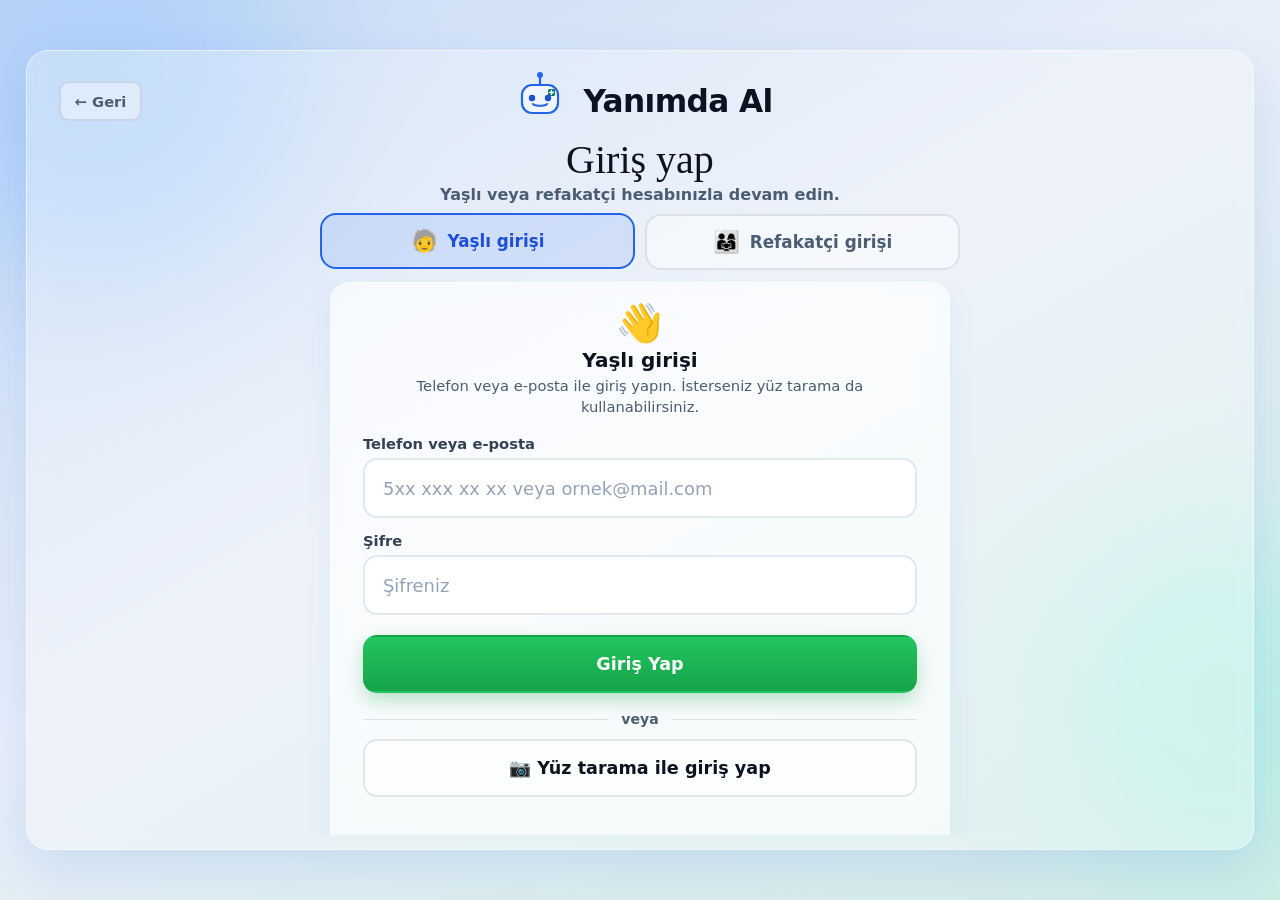
==== commit fb40b668: "test ve iyileştirmeler: kiosk UX, aile paneli, vision/SMS/risk düzeltmeleri Login/register yüz, sesl" ====
--- a/frontend/family-dashboard.html
+++ b/frontend/family-dashboard.html
@@ -4,9 +4,25 @@
     <meta charset="UTF-8">
     <meta name="viewport" content="width=device-width, initial-scale=1.0">
     <title>Yanımda Al - Refakatçi Paneli</title>
+    <script>
+        (function () {
+            var userId = localStorage.getItem("user_id") || localStorage.getItem("family_id");
+            var role = localStorage.getItem("user_role");
+            if (!userId) {
+                window.location.replace("login.html");
+                return;
+            }
+            if (role && role !== "family") {
+                window.location.replace("app.html");
+                return;
+            }
+            document.documentElement.classList.add("session-ok");
+        })();
+    </script>
+    <style>html:not(.session-ok) body { visibility: hidden; }</style>
     <link rel="stylesheet" href="sheet.css">
-    <link rel="stylesheet" href="family-dashboard.css?v=20260729fd6">
-    <link rel="stylesheet" href="definitions.css?v=20260729fd6">
+    <link rel="stylesheet" href="family-dashboard.css?v=20260801ux1">
+    <link rel="stylesheet" href="definitions.css?v=20260801ux1">
     <link rel="stylesheet" href="https://cdnjs.cloudflare.com/ajax/libs/font-awesome/6.0.0/css/all.min.css">
 </head>
 <body class="family-dash">
@@ -18,22 +34,21 @@
                     <button type="button" class="sidebar-toggle" id="navToggleBtn" onclick="toggleSideNav()" title="Menüyü daralt" aria-label="Menüyü daralt/genişlet" aria-expanded="true">
                         <i class="fas fa-bars"></i>
                     </button>
-                </div>
-
-                <div class="sidebar-brand">
-                    <svg class="brand-logo" viewBox="0 0 64 64" fill="none" aria-hidden="true">
-                        <circle cx="32" cy="6" r="3" fill="#3B82F6"/>
-                        <path d="M32 9 V16" stroke="#3B82F6" stroke-width="2.2" stroke-linecap="round"/>
-                        <rect x="14" y="16" width="36" height="28" rx="10" fill="#EFF6FF" stroke="#3B82F6" stroke-width="2.2"/>
-                        <rect x="40" y="20" width="7" height="7" rx="1.5" fill="#0F766E"/>
-                        <path d="M43.5 21.5 V25.5 M41.5 23.5 H45.5" stroke="#fff" stroke-width="1.4" stroke-linecap="round"/>
-                        <circle cx="24" cy="29" r="3.2" fill="#1D4ED8"/>
-                        <circle cx="40" cy="29" r="3.2" fill="#1D4ED8"/>
-                        <path d="M25 35c2.2 2.4 11.8 2.4 14 0" stroke="#3B82F6" stroke-width="2" stroke-linecap="round"/>
-                    </svg>
-                    <div class="brand-text">
-                        <h2>Yanımda Al</h2>
-                        <span>Refakatçi Paneli</span>
+                    <div class="sidebar-brand">
+                        <svg class="brand-logo" viewBox="0 0 64 64" fill="none" aria-hidden="true">
+                            <circle cx="32" cy="6" r="3" fill="#3B82F6"/>
+                            <path d="M32 9 V16" stroke="#3B82F6" stroke-width="2.2" stroke-linecap="round"/>
+                            <rect x="14" y="16" width="36" height="28" rx="10" fill="#EFF6FF" stroke="#3B82F6" stroke-width="2.2"/>
+                            <rect x="40" y="20" width="7" height="7" rx="1.5" fill="#0F766E"/>
+                            <path d="M43.5 21.5 V25.5 M41.5 23.5 H45.5" stroke="#fff" stroke-width="1.4" stroke-linecap="round"/>
+                            <circle cx="24" cy="29" r="3.2" fill="#1D4ED8"/>
+                            <circle cx="40" cy="29" r="3.2" fill="#1D4ED8"/>
+                            <path d="M25 35c2.2 2.4 11.8 2.4 14 0" stroke="#3B82F6" stroke-width="2" stroke-linecap="round"/>
+                        </svg>
+                        <div class="brand-text">
+                            <h2>Yanımda Al</h2>
+                            <span>Refakatçi Paneli</span>
+                        </div>
                     </div>
                 </div>
 
@@ -44,6 +59,12 @@
                     <li class="active" data-tab="summary" onclick="switchDashboardTab('summary')">
                         <i class="fas fa-chart-pie"></i><em>Mevcut Durum</em>
                     </li>
+                    <li data-tab="weekly" onclick="switchDashboardTab('weekly')">
+                        <i class="fas fa-calendar-week"></i><em>Haftalık Özet</em>
+                    </li>
+                    <li data-tab="mood" onclick="switchDashboardTab('mood')">
+                        <i class="fas fa-smile"></i><em>Ruh Hali</em>
+                    </li>
                     <li data-tab="checkin" onclick="switchDashboardTab('checkin')">
                         <i class="fas fa-sun"></i><em>Check-in</em>
                     </li>
@@ -52,6 +73,9 @@
                     </li>
                     <li data-tab="medications" onclick="switchDashboardTab('medications')">
                         <i class="fas fa-pills"></i><em>İlaç Yönetimi</em>
+                    </li>
+                    <li data-tab="adherence" onclick="switchDashboardTab('adherence')">
+                        <i class="fas fa-chart-bar"></i><em>İlaç Uyumu</em>
                     </li>
                     <li data-tab="alerts" onclick="switchDashboardTab('alerts')">
                         <i class="fas fa-bell"></i><em>Uyarılar</em>
@@ -108,8 +132,19 @@
                 </div>
             </div>
 
-            <!-- ÖZET -->
+            <!-- ÖZET / GENEL DURUM -->
             <section id="sec-summary" class="dashboard-section active">
+                <div class="status-hero panel-section">
+                    <div class="status-hero-top">
+                        <div>
+                            <p class="eyebrow">Genel durum</p>
+                            <h2 id="status-hero-title">Yükleniyor…</h2>
+                            <p class="muted" id="status-hero-line">Özet hazırlanıyor</p>
+                        </div>
+                        <div class="status-hero-mood" id="status-hero-mood">—</div>
+                    </div>
+                </div>
+
                 <div class="grid-stats">
                     <div class="stat-card">
                         <div class="stat-icon" style="color: #EF4444;"><i class="fas fa-heartbeat"></i></div>
@@ -137,6 +172,7 @@
                         <div class="stat-info">
                             <p>Günlük Aktivite</p>
                             <h3 id="activity-status">—</h3>
+                            <small class="stat-hint" id="activity-hint">Kiosk etkileşimi</small>
                         </div>
                     </div>
                 </div>
@@ -152,9 +188,87 @@
                         <div id="weekly-trend-chart" class="trend-chart"></div>
                     </div>
                     <div class="panel-section">
-                        <h3><i class="fas fa-robot" style="color:#F59E0B;"></i> Yapay Zeka Günlük Özeti</h3>
+                        <h3><i class="fas fa-robot" style="color:#F59E0B;"></i> Yapay Zeka Haftalık Özeti</h3>
                         <p class="ai-summary" id="ai-summary">Özet yükleniyor…</p>
                     </div>
+                </div>
+            </section>
+
+            <!-- HAFTALIK ÖZET -->
+            <section id="sec-weekly" class="dashboard-section">
+                <div class="panel-section">
+                    <div class="panel-head">
+                        <h3><i class="fas fa-calendar-week" style="color:var(--brand-color);"></i> Son 7 Gün — Birleşik Özet</h3>
+                        <button type="button" class="btn-secondary" onclick="loadWeeklySummary()">
+                            <i class="fas fa-sync-alt"></i> Yenile
+                        </button>
+                    </div>
+                    <p class="muted">Ruh hali, ilaç uyumu, uyarılar ve aktivite tek bakışta.</p>
+                    <ul class="weekly-bullets" id="weekly-bullets">
+                        <li class="muted">Özet yükleniyor…</li>
+                    </ul>
+                </div>
+                <div class="grid-stats" id="weekly-stat-cards">
+                    <div class="stat-card">
+                        <div class="stat-info"><p>Ruh hali ort.</p><h3 id="weekly-mood-avg">—</h3></div>
+                    </div>
+                    <div class="stat-card">
+                        <div class="stat-info"><p>İlaç uyumu</p><h3 id="weekly-med-rate">—</h3></div>
+                    </div>
+                    <div class="stat-card">
+                        <div class="stat-info"><p>Uyarı (7g)</p><h3 id="weekly-alert-count">—</h3></div>
+                    </div>
+                    <div class="stat-card">
+                        <div class="stat-info"><p>Sohbet tonu</p><h3 id="weekly-chat-tone">—</h3></div>
+                    </div>
+                </div>
+                <div class="panel-section">
+                    <h3><i class="fas fa-chart-bar" style="color:var(--brand-color);"></i> 7 Günlük Ruh Hali</h3>
+                    <div id="weekly-mood-chart" class="mood-day-chart"></div>
+                </div>
+            </section>
+
+            <!-- RUH HALİ ANALİZİ -->
+            <section id="sec-mood" class="dashboard-section">
+                <div class="panel-section">
+                    <div class="panel-head">
+                        <h3><i class="fas fa-smile" style="color:var(--brand-color);"></i> Ruh Hali Analizi</h3>
+                        <button type="button" class="btn-secondary" onclick="loadMoodAnalysis()">
+                            <i class="fas fa-sync-alt"></i> Yenile
+                        </button>
+                    </div>
+                    <p class="insight-banner" id="mood-insight">Analiz yükleniyor…</p>
+                    <div id="mood-decline-banner" class="decline-banner" hidden>
+                        <i class="fas fa-exclamation-triangle"></i>
+                        <span id="mood-decline-text"></span>
+                    </div>
+                </div>
+                <div class="panel-row">
+                    <div class="panel-section">
+                        <h3>Check-in serisi (7 gün)</h3>
+                        <div id="mood-checkin-chart" class="mood-day-chart"></div>
+                    </div>
+                    <div class="panel-section">
+                        <h3>Sohbet duygu skoru</h3>
+                        <div class="sentiment-meter">
+                            <div class="sentiment-track">
+                                <div class="sentiment-fill" id="sentiment-fill"></div>
+                            </div>
+                            <p id="sentiment-label" class="muted">—</p>
+                        </div>
+                        <div id="mood-highlights" class="mood-highlights">
+                            <p class="muted">Olumsuz / riskli mesaj örnekleri burada görünür.</p>
+                        </div>
+                    </div>
+                </div>
+                <div class="panel-section">
+                    <h3>Normalize etiketler</h3>
+                    <div class="mood-legend">
+                        <span class="mood-pill tone-good">Harika / İyi</span>
+                        <span class="mood-pill tone-neutral">Normal</span>
+                        <span class="mood-pill tone-bad">Halsiz / Kötü</span>
+                    </div>
+                    <p class="muted" id="mood-latest-meta">Son check-in etiketi yükleniyor…</p>
                 </div>
             </section>
 
@@ -192,7 +306,10 @@
                             </button>
                         </div>
                     </div>
-                    <p class="muted">Yaşlının dijital refakatçi ile yaptığı konuşmalar (salt okunur).</p>
+                    <p class="muted">Yaşlının dijital refakatçi ile yaptığı konuşmalar (salt okunur). Riskli mesajlar kırmızı çerçeveyle işaretlenir.</p>
+                    <div class="risk-history-strip" id="risk-history-strip">
+                        <span class="muted">Risk geçmişi yükleniyor…</span>
+                    </div>
                     <div id="family-chat-transcript" class="chat-transcript">
                         <p class="muted">Sohbet yükleniyor…</p>
                     </div>
@@ -209,15 +326,49 @@
                 </div>
             </section>
 
+            <!-- İLAÇ UYUMU -->
+            <section id="sec-adherence" class="dashboard-section">
+                <div class="panel-section">
+                    <div class="panel-head">
+                        <h3><i class="fas fa-chart-bar" style="color:var(--brand-color);"></i> İlaç Uyumu</h3>
+                        <div class="panel-head-actions chart-tabs" id="adherenceRangeTabs">
+                            <button type="button" class="chart-tab active" data-days="7" onclick="setAdherenceDays(7)">7 gün</button>
+                            <button type="button" class="chart-tab" data-days="30" onclick="setAdherenceDays(30)">30 gün</button>
+                            <button type="button" class="btn-secondary" onclick="loadAdherencePanel()">
+                                <i class="fas fa-sync-alt"></i> Yenile
+                            </button>
+                        </div>
+                    </div>
+                    <p class="muted">Hedef uyum: <strong>%80</strong>. Alınan / kaçırılan / ertelenen dozlar ilaç bazında.</p>
+                    <div class="grid-stats" style="margin-top:12px;">
+                        <div class="stat-card"><div class="stat-info"><p>Genel uyum</p><h3 id="adh-overall">—</h3></div></div>
+                        <div class="stat-card"><div class="stat-info"><p>Alınan</p><h3 id="adh-taken">—</h3></div></div>
+                        <div class="stat-card"><div class="stat-info"><p>Kaçırılan</p><h3 id="adh-missed">—</h3></div></div>
+                        <div class="stat-card"><div class="stat-info"><p>Ertelenen</p><h3 id="adh-snoozed">—</h3></div></div>
+                    </div>
+                    <div id="adh-target-banner" class="insight-banner" style="margin-top:14px;">Hedef değerlendiriliyor…</div>
+                    <div id="adh-med-list" class="adh-med-list" style="margin-top:16px;">
+                        <p class="muted">İlaç uyumu yükleniyor…</p>
+                    </div>
+                    <h4 style="margin-top:20px;">Dönem trendi</h4>
+                    <div id="adh-trend-chart" class="trend-chart"></div>
+                </div>
+            </section>
+
             <!-- UYARILAR -->
             <section id="sec-alerts" class="dashboard-section">
                 <div class="panel-section">
                     <div class="panel-head">
-                        <h3><i class="fas fa-bell" style="color:#F59E0B;"></i> Tüm Uyarılar</h3>
-                        <button type="button" class="btn-secondary" onclick="refreshAlerts()">
-                            <i class="fas fa-sync-alt"></i> Yenile
-                        </button>
-                    </div>
+                        <h3><i class="fas fa-bell" style="color:#F59E0B;"></i> Uyarılar</h3>
+                        <div class="panel-head-actions chart-tabs">
+                            <button type="button" class="chart-tab active" id="alertFilterOpen" onclick="setAlertFilter('open')">Açık</button>
+                            <button type="button" class="chart-tab" id="alertFilterAll" onclick="setAlertFilter('all')">Tümü</button>
+                            <button type="button" class="btn-secondary" onclick="refreshAlerts()">
+                                <i class="fas fa-sync-alt"></i> Yenile
+                            </button>
+                        </div>
+                    </div>
+                    <p class="muted" id="alert-open-hint">Açık uyarı sayısı: —</p>
                     <div id="all-alerts-list" class="alert-list">
                         <p class="muted">Uyarılar yükleniyor…</p>
                     </div>
@@ -314,22 +465,24 @@
                     <label class="toggle-row">
                         <span>
                             <strong>SMS bildirimleri</strong>
-                            <small>Telefon SMS tercihi (cihazda saklanır)</small>
-                        </span>
-                        <input type="checkbox" id="notifySms" data-pref="sms">
+                            <small>Kritik olaylarda kayıtlı aile telefonuna SMS</small>
+                        </span>
+                        <input type="checkbox" id="notifySms" data-pref="sms" checked>
                     </label>
 
                     <p id="notifyPrefsStatus" class="form-status" role="status"></p>
-                    <button type="button" class="btn-secondary" style="margin-top:16px;" onclick="handleLogout()">
-                        <i class="fas fa-sign-out-alt"></i> Oturumu Kapat
-                    </button>
+                    <div class="panel-head-actions" style="margin-top:18px;">
+                        <button type="button" class="btn-secondary" onclick="handleLogout()">
+                            <i class="fas fa-sign-out-alt"></i> Oturumu Kapat
+                        </button>
+                    </div>
                 </div>
             </section>
         </div>
     </div>
 
-    <script src="config.js?v=20260729fd6"></script>
-    <script src="definitions.js?v=20260729fd6"></script>
-    <script src="dashboard.js?v=20260729fd6"></script>
+    <script src="config.js?v=20260801ux1"></script>
+    <script src="definitions.js?v=20260801ux1"></script>
+    <script src="dashboard.js?v=20260801ux1"></script>
 </body>
 </html>
--- a/frontend/family-dashboard.css
+++ b/frontend/family-dashboard.css
@@ -60,8 +60,10 @@
 .sidebar-head {
     display: flex;
     align-items: center;
+    gap: 10px;
     min-height: 44px;
     margin-bottom: 8px;
+    justify-content: flex-start;
 }
 
 .sidebar.is-collapsed .sidebar-head {
@@ -80,6 +82,7 @@
     display: grid;
     place-items: center;
     flex-shrink: 0;
+    order: 0;
 }
 
 .sidebar-toggle:hover {
@@ -91,7 +94,9 @@
     display: flex;
     align-items: center;
     gap: 12px;
-    padding: 8px 6px 12px;
+    padding: 4px 6px;
+    min-width: 0;
+    flex: 1;
 }
 
 .brand-logo {
@@ -207,7 +212,8 @@
 
 .sidebar.is-collapsed .sidebar-brand {
     justify-content: center;
-    padding: 4px 0 10px;
+    padding: 0;
+    flex: 0;
 }
 
 .sidebar.is-collapsed .brand-logo {
@@ -430,6 +436,43 @@
 
 .panel-head h3 { margin: 0; }
 
+.chat-bubble.is-risk {
+    border: 1.5px solid #F87171;
+    background: #FEF2F2;
+    box-shadow: 0 0 0 1px rgba(239, 68, 68, 0.08);
+}
+
+.chat-bubble .risk-badge {
+    margin-left: 8px;
+    font-size: 0.68rem;
+    font-weight: 750;
+    padding: 2px 7px;
+    border-radius: 999px;
+    vertical-align: middle;
+}
+
+.risk-badge.level-high { background: #FEE2E2; color: #B91C1C; }
+.risk-badge.level-medium { background: #FFEDD5; color: #C2410C; }
+.risk-badge.level-low { background: #E2E8F0; color: #475569; }
+
+.risk-history-strip {
+    display: flex;
+    flex-wrap: wrap;
+    gap: 10px 16px;
+    align-items: center;
+    margin: 0 0 12px;
+    padding: 10px 12px;
+    border-radius: 12px;
+    background: #FFF7ED;
+    border: 1px solid #FED7AA;
+    font-size: 0.86rem;
+    color: #9A3412;
+}
+
+.risk-history-strip strong {
+    margin-right: 4px;
+}
+
 .chat-transcript {
     display: flex;
     flex-direction: column;
@@ -566,11 +609,104 @@
     color: var(--dash-text);
 }
 
-.alert-meta {
-    margin-top: 6px;
-    font-size: 0.78rem;
-    color: var(--dash-muted);
-}
+.alert-card.is-closed {
+    opacity: 0.72;
+    background: #F8FAFC;
+    border-left-color: #94A3B8;
+}
+
+.alert-card-head {
+    display: flex;
+    align-items: center;
+    justify-content: space-between;
+    gap: 10px;
+    margin-bottom: 4px;
+}
+
+.alert-card-head strong {
+    margin-bottom: 0;
+}
+
+.alert-status-pill {
+    flex-shrink: 0;
+    font-size: 0.72rem;
+    font-weight: 600;
+    color: #64748B;
+    background: #E2E8F0;
+    padding: 2px 8px;
+    border-radius: 999px;
+}
+
+.alert-actions {
+    display: flex;
+    flex-wrap: wrap;
+    gap: 8px;
+    margin-top: 10px;
+}
+
+.btn-xs {
+    padding: 4px 10px;
+    font-size: 0.8rem;
+}
+
+.adh-med-list {
+    display: flex;
+    flex-direction: column;
+    gap: 10px;
+}
+
+.adh-med-row {
+    padding: 12px 14px;
+    border-radius: 10px;
+    background: #F8FAFC;
+    border: 1px solid var(--dash-border);
+}
+
+.adh-med-row.is-good { border-left: 3px solid #16A34A; }
+.adh-med-row.is-warn { border-left: 3px solid #D97706; }
+.adh-med-row.is-bad { border-left: 3px solid #DC2626; }
+
+.adh-med-top {
+    display: flex;
+    justify-content: space-between;
+    gap: 12px;
+    margin-bottom: 8px;
+}
+
+.adh-med-rate {
+    font-weight: 700;
+    color: var(--brand-color, #0F766E);
+}
+
+.adh-med-bar {
+    height: 8px;
+    border-radius: 999px;
+    background: #E2E8F0;
+    overflow: hidden;
+}
+
+.adh-med-bar span {
+    display: block;
+    height: 100%;
+    background: linear-gradient(90deg, #0D9488, #14B8A6);
+}
+
+.adh-med-meta {
+    margin-top: 8px;
+    font-size: 0.8rem;
+    color: var(--dash-muted);
+}
+
+.insight-banner.is-good {
+    background: #ECFDF5;
+    color: #065F46;
+}
+
+.insight-banner.is-warn {
+    background: #FFFBEB;
+    color: #92400E;
+}
+
 
 .checkin-list {
     display: flex;
@@ -836,6 +972,191 @@
     flex-shrink: 0;
 }
 
+/* ---- Genel durum / haftalık / ruh hali ---- */
+.status-hero {
+    margin-bottom: 16px;
+    background: linear-gradient(135deg, #EFF6FF 0%, #F8FAFC 55%, #ECFDF5 100%);
+    border: 1px solid var(--dash-border);
+}
+
+.status-hero-top {
+    display: flex;
+    justify-content: space-between;
+    align-items: flex-start;
+    gap: 16px;
+}
+
+.status-hero .eyebrow {
+    margin: 0 0 4px;
+    font-size: 0.75rem;
+    font-weight: 700;
+    letter-spacing: 0.04em;
+    text-transform: uppercase;
+    color: var(--dash-muted);
+}
+
+.status-hero h2 {
+    margin: 0 0 6px;
+    font-size: 1.35rem;
+    font-weight: 750;
+    color: var(--dash-text);
+}
+
+.status-hero-mood {
+    min-width: 110px;
+    text-align: center;
+    padding: 12px 16px;
+    border-radius: 14px;
+    font-weight: 750;
+    font-size: 1.05rem;
+    background: #fff;
+    border: 1px solid var(--dash-border);
+    color: var(--dash-text);
+}
+
+.status-hero-mood.tone-good { background: #ECFDF5; color: #047857; border-color: #A7F3D0; }
+.status-hero-mood.tone-neutral { background: #EFF6FF; color: #1D4ED8; border-color: #BFDBFE; }
+.status-hero-mood.tone-bad { background: #FEF2F2; color: #B91C1C; border-color: #FECACA; }
+.status-hero-mood.tone-unknown { background: #F1F5F9; color: #64748B; }
+
+.stat-hint {
+    display: block;
+    margin-top: 2px;
+    font-size: 0.72rem;
+    color: var(--dash-muted);
+    font-weight: 500;
+}
+
+.weekly-bullets {
+    margin: 12px 0 0;
+    padding-left: 1.15rem;
+    display: grid;
+    gap: 8px;
+    color: var(--dash-text);
+    line-height: 1.45;
+}
+
+.insight-banner {
+    margin: 10px 0 0;
+    padding: 14px 16px;
+    border-radius: 12px;
+    background: #F8FAFC;
+    border: 1px solid var(--dash-border);
+    line-height: 1.5;
+    font-weight: 550;
+}
+
+.decline-banner {
+    margin-top: 12px;
+    display: flex;
+    gap: 10px;
+    align-items: flex-start;
+    padding: 12px 14px;
+    border-radius: 12px;
+    background: #FFFBEB;
+    border: 1px solid #FCD34D;
+    color: #92400E;
+    font-weight: 600;
+}
+
+.mood-day-chart {
+    display: flex;
+    align-items: flex-end;
+    gap: 10px;
+    min-height: 150px;
+    padding: 12px 4px 0;
+    overflow-x: auto;
+}
+
+.mood-day-col {
+    flex: 1;
+    min-width: 42px;
+    display: flex;
+    flex-direction: column;
+    align-items: center;
+    gap: 8px;
+}
+
+.mood-day-bar {
+    width: 100%;
+    max-width: 36px;
+    border-radius: 10px 10px 4px 4px;
+    background: #CBD5E1;
+    transition: height 0.25s ease;
+}
+
+.mood-day-bar.tone-good { background: linear-gradient(180deg, #34d399, #059669); }
+.mood-day-bar.tone-neutral { background: linear-gradient(180deg, #60a5fa, #2563eb); }
+.mood-day-bar.tone-bad { background: linear-gradient(180deg, #f87171, #dc2626); }
+.mood-day-bar.tone-unknown { background: #E2E8F0; }
+
+.mood-day-col span {
+    font-size: 0.72rem;
+    color: var(--dash-muted);
+    text-align: center;
+}
+
+.sentiment-meter { margin-top: 8px; }
+.sentiment-track {
+    height: 14px;
+    border-radius: 999px;
+    background: #E2E8F0;
+    overflow: hidden;
+}
+.sentiment-fill {
+    height: 100%;
+    width: 50%;
+    border-radius: inherit;
+    background: #94A3B8;
+    transition: width 0.35s ease;
+}
+.sentiment-fill.tone-good { background: linear-gradient(90deg, #34d399, #059669); }
+.sentiment-fill.tone-neutral { background: linear-gradient(90deg, #60a5fa, #2563eb); }
+.sentiment-fill.tone-bad { background: linear-gradient(90deg, #f87171, #dc2626); }
+
+.mood-highlights {
+    margin-top: 14px;
+    display: grid;
+    gap: 8px;
+}
+.mood-highlight {
+    padding: 10px 12px;
+    border-radius: 10px;
+    background: #F8FAFC;
+    border: 1px solid var(--dash-border);
+}
+.mood-highlight.is-risk {
+    background: #FEF2F2;
+    border-color: #FECACA;
+}
+.mood-highlight strong {
+    display: block;
+    margin-bottom: 4px;
+    font-size: 0.8rem;
+    color: var(--dash-muted);
+}
+.mood-highlight p {
+    margin: 0;
+    font-size: 0.92rem;
+    line-height: 1.4;
+}
+
+.mood-legend {
+    display: flex;
+    flex-wrap: wrap;
+    gap: 8px;
+    margin: 8px 0 12px;
+}
+.mood-pill {
+    padding: 6px 12px;
+    border-radius: 999px;
+    font-size: 0.8rem;
+    font-weight: 650;
+}
+.mood-pill.tone-good { background: #ECFDF5; color: #047857; }
+.mood-pill.tone-neutral { background: #EFF6FF; color: #1D4ED8; }
+.mood-pill.tone-bad { background: #FEF2F2; color: #B91C1C; }
+
 @media (max-width: 1100px) {
     .grid-stats { grid-template-columns: 1fr 1fr; }
     .panel-row { grid-template-columns: 1fr; }
@@ -849,4 +1170,5 @@
     .profile-field.span-2,
     .form-grid .span-2 { grid-column: span 1; }
     .header-bar { flex-direction: column; }
-}
+    .status-hero-top { flex-direction: column; }
+}
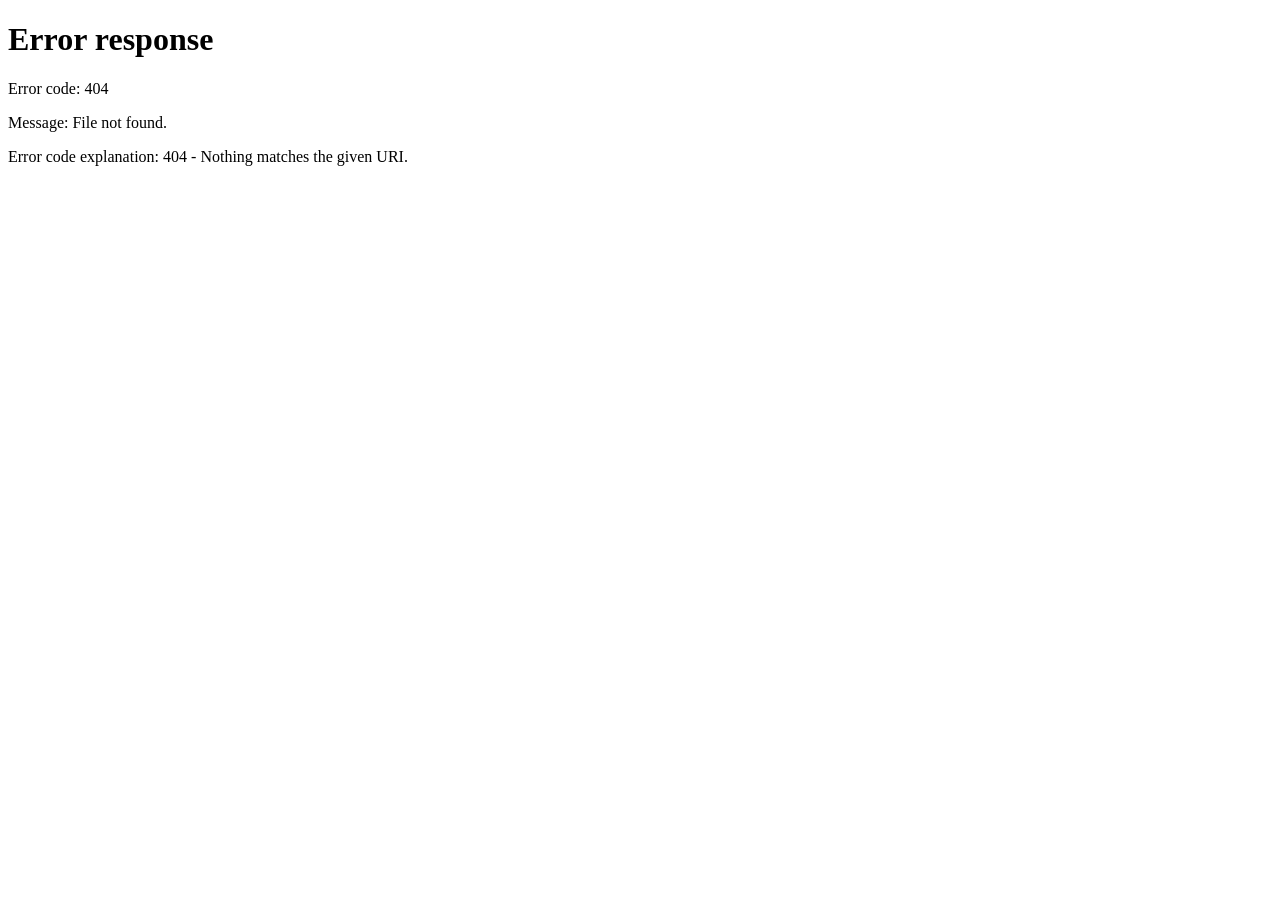
==== commit b063ddc5: "Merge pull request #10 from aysimaErgn/feature/ui-updates Feature/UI updates" ====
--- a/frontend/family-dashboard.html
+++ b/frontend/family-dashboard.html
@@ -4,25 +4,9 @@
     <meta charset="UTF-8">
     <meta name="viewport" content="width=device-width, initial-scale=1.0">
     <title>Yanımda Al - Refakatçi Paneli</title>
-    <script>
-        (function () {
-            var userId = localStorage.getItem("user_id") || localStorage.getItem("family_id");
-            var role = localStorage.getItem("user_role");
-            if (!userId) {
-                window.location.replace("login.html");
-                return;
-            }
-            if (role && role !== "family") {
-                window.location.replace("app.html");
-                return;
-            }
-            document.documentElement.classList.add("session-ok");
-        })();
-    </script>
-    <style>html:not(.session-ok) body { visibility: hidden; }</style>
     <link rel="stylesheet" href="sheet.css">
-    <link rel="stylesheet" href="family-dashboard.css?v=20260801ux1">
-    <link rel="stylesheet" href="definitions.css?v=20260801ux1">
+    <link rel="stylesheet" href="family-dashboard.css?v=20260729fd6">
+    <link rel="stylesheet" href="definitions.css?v=20260729fd6">
     <link rel="stylesheet" href="https://cdnjs.cloudflare.com/ajax/libs/font-awesome/6.0.0/css/all.min.css">
 </head>
 <body class="family-dash">
@@ -34,21 +18,22 @@
                     <button type="button" class="sidebar-toggle" id="navToggleBtn" onclick="toggleSideNav()" title="Menüyü daralt" aria-label="Menüyü daralt/genişlet" aria-expanded="true">
                         <i class="fas fa-bars"></i>
                     </button>
-                    <div class="sidebar-brand">
-                        <svg class="brand-logo" viewBox="0 0 64 64" fill="none" aria-hidden="true">
-                            <circle cx="32" cy="6" r="3" fill="#3B82F6"/>
-                            <path d="M32 9 V16" stroke="#3B82F6" stroke-width="2.2" stroke-linecap="round"/>
-                            <rect x="14" y="16" width="36" height="28" rx="10" fill="#EFF6FF" stroke="#3B82F6" stroke-width="2.2"/>
-                            <rect x="40" y="20" width="7" height="7" rx="1.5" fill="#0F766E"/>
-                            <path d="M43.5 21.5 V25.5 M41.5 23.5 H45.5" stroke="#fff" stroke-width="1.4" stroke-linecap="round"/>
-                            <circle cx="24" cy="29" r="3.2" fill="#1D4ED8"/>
-                            <circle cx="40" cy="29" r="3.2" fill="#1D4ED8"/>
-                            <path d="M25 35c2.2 2.4 11.8 2.4 14 0" stroke="#3B82F6" stroke-width="2" stroke-linecap="round"/>
-                        </svg>
-                        <div class="brand-text">
-                            <h2>Yanımda Al</h2>
-                            <span>Refakatçi Paneli</span>
-                        </div>
+                </div>
+
+                <div class="sidebar-brand">
+                    <svg class="brand-logo" viewBox="0 0 64 64" fill="none" aria-hidden="true">
+                        <circle cx="32" cy="6" r="3" fill="#3B82F6"/>
+                        <path d="M32 9 V16" stroke="#3B82F6" stroke-width="2.2" stroke-linecap="round"/>
+                        <rect x="14" y="16" width="36" height="28" rx="10" fill="#EFF6FF" stroke="#3B82F6" stroke-width="2.2"/>
+                        <rect x="40" y="20" width="7" height="7" rx="1.5" fill="#0F766E"/>
+                        <path d="M43.5 21.5 V25.5 M41.5 23.5 H45.5" stroke="#fff" stroke-width="1.4" stroke-linecap="round"/>
+                        <circle cx="24" cy="29" r="3.2" fill="#1D4ED8"/>
+                        <circle cx="40" cy="29" r="3.2" fill="#1D4ED8"/>
+                        <path d="M25 35c2.2 2.4 11.8 2.4 14 0" stroke="#3B82F6" stroke-width="2" stroke-linecap="round"/>
+                    </svg>
+                    <div class="brand-text">
+                        <h2>Yanımda Al</h2>
+                        <span>Refakatçi Paneli</span>
                     </div>
                 </div>
 
@@ -59,12 +44,6 @@
                     <li class="active" data-tab="summary" onclick="switchDashboardTab('summary')">
                         <i class="fas fa-chart-pie"></i><em>Mevcut Durum</em>
                     </li>
-                    <li data-tab="weekly" onclick="switchDashboardTab('weekly')">
-                        <i class="fas fa-calendar-week"></i><em>Haftalık Özet</em>
-                    </li>
-                    <li data-tab="mood" onclick="switchDashboardTab('mood')">
-                        <i class="fas fa-smile"></i><em>Ruh Hali</em>
-                    </li>
                     <li data-tab="checkin" onclick="switchDashboardTab('checkin')">
                         <i class="fas fa-sun"></i><em>Check-in</em>
                     </li>
@@ -73,9 +52,6 @@
                     </li>
                     <li data-tab="medications" onclick="switchDashboardTab('medications')">
                         <i class="fas fa-pills"></i><em>İlaç Yönetimi</em>
-                    </li>
-                    <li data-tab="adherence" onclick="switchDashboardTab('adherence')">
-                        <i class="fas fa-chart-bar"></i><em>İlaç Uyumu</em>
                     </li>
                     <li data-tab="alerts" onclick="switchDashboardTab('alerts')">
                         <i class="fas fa-bell"></i><em>Uyarılar</em>
@@ -132,19 +108,8 @@
                 </div>
             </div>
 
-            <!-- ÖZET / GENEL DURUM -->
+            <!-- ÖZET -->
             <section id="sec-summary" class="dashboard-section active">
-                <div class="status-hero panel-section">
-                    <div class="status-hero-top">
-                        <div>
-                            <p class="eyebrow">Genel durum</p>
-                            <h2 id="status-hero-title">Yükleniyor…</h2>
-                            <p class="muted" id="status-hero-line">Özet hazırlanıyor</p>
-                        </div>
-                        <div class="status-hero-mood" id="status-hero-mood">—</div>
-                    </div>
-                </div>
-
                 <div class="grid-stats">
                     <div class="stat-card">
                         <div class="stat-icon" style="color: #EF4444;"><i class="fas fa-heartbeat"></i></div>
@@ -172,7 +137,6 @@
                         <div class="stat-info">
                             <p>Günlük Aktivite</p>
                             <h3 id="activity-status">—</h3>
-                            <small class="stat-hint" id="activity-hint">Kiosk etkileşimi</small>
                         </div>
                     </div>
                 </div>
@@ -188,87 +152,9 @@
                         <div id="weekly-trend-chart" class="trend-chart"></div>
                     </div>
                     <div class="panel-section">
-                        <h3><i class="fas fa-robot" style="color:#F59E0B;"></i> Yapay Zeka Haftalık Özeti</h3>
+                        <h3><i class="fas fa-robot" style="color:#F59E0B;"></i> Yapay Zeka Günlük Özeti</h3>
                         <p class="ai-summary" id="ai-summary">Özet yükleniyor…</p>
                     </div>
-                </div>
-            </section>
-
-            <!-- HAFTALIK ÖZET -->
-            <section id="sec-weekly" class="dashboard-section">
-                <div class="panel-section">
-                    <div class="panel-head">
-                        <h3><i class="fas fa-calendar-week" style="color:var(--brand-color);"></i> Son 7 Gün — Birleşik Özet</h3>
-                        <button type="button" class="btn-secondary" onclick="loadWeeklySummary()">
-                            <i class="fas fa-sync-alt"></i> Yenile
-                        </button>
-                    </div>
-                    <p class="muted">Ruh hali, ilaç uyumu, uyarılar ve aktivite tek bakışta.</p>
-                    <ul class="weekly-bullets" id="weekly-bullets">
-                        <li class="muted">Özet yükleniyor…</li>
-                    </ul>
-                </div>
-                <div class="grid-stats" id="weekly-stat-cards">
-                    <div class="stat-card">
-                        <div class="stat-info"><p>Ruh hali ort.</p><h3 id="weekly-mood-avg">—</h3></div>
-                    </div>
-                    <div class="stat-card">
-                        <div class="stat-info"><p>İlaç uyumu</p><h3 id="weekly-med-rate">—</h3></div>
-                    </div>
-                    <div class="stat-card">
-                        <div class="stat-info"><p>Uyarı (7g)</p><h3 id="weekly-alert-count">—</h3></div>
-                    </div>
-                    <div class="stat-card">
-                        <div class="stat-info"><p>Sohbet tonu</p><h3 id="weekly-chat-tone">—</h3></div>
-                    </div>
-                </div>
-                <div class="panel-section">
-                    <h3><i class="fas fa-chart-bar" style="color:var(--brand-color);"></i> 7 Günlük Ruh Hali</h3>
-                    <div id="weekly-mood-chart" class="mood-day-chart"></div>
-                </div>
-            </section>
-
-            <!-- RUH HALİ ANALİZİ -->
-            <section id="sec-mood" class="dashboard-section">
-                <div class="panel-section">
-                    <div class="panel-head">
-                        <h3><i class="fas fa-smile" style="color:var(--brand-color);"></i> Ruh Hali Analizi</h3>
-                        <button type="button" class="btn-secondary" onclick="loadMoodAnalysis()">
-                            <i class="fas fa-sync-alt"></i> Yenile
-                        </button>
-                    </div>
-                    <p class="insight-banner" id="mood-insight">Analiz yükleniyor…</p>
-                    <div id="mood-decline-banner" class="decline-banner" hidden>
-                        <i class="fas fa-exclamation-triangle"></i>
-                        <span id="mood-decline-text"></span>
-                    </div>
-                </div>
-                <div class="panel-row">
-                    <div class="panel-section">
-                        <h3>Check-in serisi (7 gün)</h3>
-                        <div id="mood-checkin-chart" class="mood-day-chart"></div>
-                    </div>
-                    <div class="panel-section">
-                        <h3>Sohbet duygu skoru</h3>
-                        <div class="sentiment-meter">
-                            <div class="sentiment-track">
-                                <div class="sentiment-fill" id="sentiment-fill"></div>
-                            </div>
-                            <p id="sentiment-label" class="muted">—</p>
-                        </div>
-                        <div id="mood-highlights" class="mood-highlights">
-                            <p class="muted">Olumsuz / riskli mesaj örnekleri burada görünür.</p>
-                        </div>
-                    </div>
-                </div>
-                <div class="panel-section">
-                    <h3>Normalize etiketler</h3>
-                    <div class="mood-legend">
-                        <span class="mood-pill tone-good">Harika / İyi</span>
-                        <span class="mood-pill tone-neutral">Normal</span>
-                        <span class="mood-pill tone-bad">Halsiz / Kötü</span>
-                    </div>
-                    <p class="muted" id="mood-latest-meta">Son check-in etiketi yükleniyor…</p>
                 </div>
             </section>
 
@@ -306,10 +192,7 @@
                             </button>
                         </div>
                     </div>
-                    <p class="muted">Yaşlının dijital refakatçi ile yaptığı konuşmalar (salt okunur). Riskli mesajlar kırmızı çerçeveyle işaretlenir.</p>
-                    <div class="risk-history-strip" id="risk-history-strip">
-                        <span class="muted">Risk geçmişi yükleniyor…</span>
-                    </div>
+                    <p class="muted">Yaşlının dijital refakatçi ile yaptığı konuşmalar (salt okunur).</p>
                     <div id="family-chat-transcript" class="chat-transcript">
                         <p class="muted">Sohbet yükleniyor…</p>
                     </div>
@@ -326,49 +209,15 @@
                 </div>
             </section>
 
-            <!-- İLAÇ UYUMU -->
-            <section id="sec-adherence" class="dashboard-section">
-                <div class="panel-section">
-                    <div class="panel-head">
-                        <h3><i class="fas fa-chart-bar" style="color:var(--brand-color);"></i> İlaç Uyumu</h3>
-                        <div class="panel-head-actions chart-tabs" id="adherenceRangeTabs">
-                            <button type="button" class="chart-tab active" data-days="7" onclick="setAdherenceDays(7)">7 gün</button>
-                            <button type="button" class="chart-tab" data-days="30" onclick="setAdherenceDays(30)">30 gün</button>
-                            <button type="button" class="btn-secondary" onclick="loadAdherencePanel()">
-                                <i class="fas fa-sync-alt"></i> Yenile
-                            </button>
-                        </div>
-                    </div>
-                    <p class="muted">Hedef uyum: <strong>%80</strong>. Alınan / kaçırılan / ertelenen dozlar ilaç bazında.</p>
-                    <div class="grid-stats" style="margin-top:12px;">
-                        <div class="stat-card"><div class="stat-info"><p>Genel uyum</p><h3 id="adh-overall">—</h3></div></div>
-                        <div class="stat-card"><div class="stat-info"><p>Alınan</p><h3 id="adh-taken">—</h3></div></div>
-                        <div class="stat-card"><div class="stat-info"><p>Kaçırılan</p><h3 id="adh-missed">—</h3></div></div>
-                        <div class="stat-card"><div class="stat-info"><p>Ertelenen</p><h3 id="adh-snoozed">—</h3></div></div>
-                    </div>
-                    <div id="adh-target-banner" class="insight-banner" style="margin-top:14px;">Hedef değerlendiriliyor…</div>
-                    <div id="adh-med-list" class="adh-med-list" style="margin-top:16px;">
-                        <p class="muted">İlaç uyumu yükleniyor…</p>
-                    </div>
-                    <h4 style="margin-top:20px;">Dönem trendi</h4>
-                    <div id="adh-trend-chart" class="trend-chart"></div>
-                </div>
-            </section>
-
             <!-- UYARILAR -->
             <section id="sec-alerts" class="dashboard-section">
                 <div class="panel-section">
                     <div class="panel-head">
-                        <h3><i class="fas fa-bell" style="color:#F59E0B;"></i> Uyarılar</h3>
-                        <div class="panel-head-actions chart-tabs">
-                            <button type="button" class="chart-tab active" id="alertFilterOpen" onclick="setAlertFilter('open')">Açık</button>
-                            <button type="button" class="chart-tab" id="alertFilterAll" onclick="setAlertFilter('all')">Tümü</button>
-                            <button type="button" class="btn-secondary" onclick="refreshAlerts()">
-                                <i class="fas fa-sync-alt"></i> Yenile
-                            </button>
-                        </div>
-                    </div>
-                    <p class="muted" id="alert-open-hint">Açık uyarı sayısı: —</p>
+                        <h3><i class="fas fa-bell" style="color:#F59E0B;"></i> Tüm Uyarılar</h3>
+                        <button type="button" class="btn-secondary" onclick="refreshAlerts()">
+                            <i class="fas fa-sync-alt"></i> Yenile
+                        </button>
+                    </div>
                     <div id="all-alerts-list" class="alert-list">
                         <p class="muted">Uyarılar yükleniyor…</p>
                     </div>
@@ -465,24 +314,22 @@
                     <label class="toggle-row">
                         <span>
                             <strong>SMS bildirimleri</strong>
-                            <small>Kritik olaylarda kayıtlı aile telefonuna SMS</small>
-                        </span>
-                        <input type="checkbox" id="notifySms" data-pref="sms" checked>
+                            <small>Telefon SMS tercihi (cihazda saklanır)</small>
+                        </span>
+                        <input type="checkbox" id="notifySms" data-pref="sms">
                     </label>
 
                     <p id="notifyPrefsStatus" class="form-status" role="status"></p>
-                    <div class="panel-head-actions" style="margin-top:18px;">
-                        <button type="button" class="btn-secondary" onclick="handleLogout()">
-                            <i class="fas fa-sign-out-alt"></i> Oturumu Kapat
-                        </button>
-                    </div>
+                    <button type="button" class="btn-secondary" style="margin-top:16px;" onclick="handleLogout()">
+                        <i class="fas fa-sign-out-alt"></i> Oturumu Kapat
+                    </button>
                 </div>
             </section>
         </div>
     </div>
 
-    <script src="config.js?v=20260801ux1"></script>
-    <script src="definitions.js?v=20260801ux1"></script>
-    <script src="dashboard.js?v=20260801ux1"></script>
+    <script src="config.js?v=20260729fd6"></script>
+    <script src="definitions.js?v=20260729fd6"></script>
+    <script src="dashboard.js?v=20260729fd6"></script>
 </body>
 </html>
--- a/frontend/sheet.css
+++ b/frontend/sheet.css
@@ -0,0 +1,346 @@
+:root {
+    --bg-gradient: linear-gradient(135deg, #F0F4F8 0%, #E2E8F0 100%);
+    --card-bg: #FFFFFF;
+    --brand-color: #3B82F6;
+    --brand-gradient: linear-gradient(135deg, #3B82F6 0%, #1D4ED8 100%);
+    --success-color: #10B981;
+    --text-main: #1E293B;
+    --text-muted: #64748B;
+    --border-color: #CBD5E1;
+}
+
+* {
+    box-sizing: border-box;
+    margin: 0;
+    padding: 0;
+    font-family: 'Inter', system-ui, -apple-system, sans-serif;
+}
+
+body {
+    background: var(--bg-gradient);
+    color: var(--text-main);
+    min-height: 100vh;
+    display: flex;
+    justify-content: center;
+    align-items: center;
+    padding: 20px;
+}
+
+.auth-container {
+    background: var(--card-bg);
+    width: 100%;
+    max-width: 480px;
+    border-radius: 24px;
+    padding: 35px;
+    box-shadow: 0 20px 40px rgba(15, 23, 42, 0.08);
+    border: 1px solid rgba(255, 255, 255, 0.8);
+}
+
+.auth-container.register-mode {
+    max-width: 900px; /* Kayıt formu yan yana iki sütun sığsın diye geniş */
+}
+
+.auth-header {
+    text-align: center;
+    margin-bottom: 30px;
+}
+
+.auth-header h1 {
+    font-size: 32px;
+    font-weight: 800;
+    background: var(--brand-gradient);
+    -webkit-background-clip: text;
+    background-clip: text;
+    -webkit-text-fill-color: transparent;
+    margin-bottom: 8px;
+}
+
+.auth-header p {
+    font-size: 16px;
+    color: var(--text-muted);
+}
+
+/* Tablar */
+.tab-container {
+    display: flex;
+    background: #F1F5F9;
+    padding: 6px;
+    border-radius: 14px;
+    margin-bottom: 25px;
+}
+
+.tab-btn {
+    flex: 1;
+    border: none;
+    padding: 14px;
+    font-size: 16px;
+    font-weight: 700;
+    background: transparent;
+    color: var(--text-muted);
+    cursor: pointer;
+    border-radius: 10px;
+    transition: all 0.2s ease;
+}
+
+.tab-btn.active {
+    background: #FFFFFF;
+    color: var(--brand-color);
+    box-shadow: 0 4px 10px rgba(0, 0, 0, 0.05);
+}
+
+.tab-content {
+    display: none;
+}
+
+.tab-content.active {
+    display: block;
+}
+
+/* Form Elemanları */
+.form-grid {
+    display: grid;
+    grid-template-columns: 1fr 1fr;
+    gap: 30px;
+}
+
+@media (max-width: 768px) {
+    .form-grid { grid-template-columns: 1fr; }
+}
+
+.form-section {
+    background: #F8FAFC;
+    padding: 20px;
+    border-radius: 16px;
+    border: 1px solid #E2E8F0;
+}
+
+.form-section h3 {
+    margin-bottom: 15px;
+    font-size: 18px;
+    color: #0F172A;
+    border-bottom: 2px solid #E2E8F0;
+    padding-bottom: 8px;
+}
+
+.form-group {
+    margin-bottom: 18px;
+}
+
+.form-group label {
+    display: block;
+    font-size: 14px;
+    font-weight: 600;
+    margin-bottom: 6px;
+    color: #475569;
+}
+
+.form-group input {
+    width: 100%;
+    padding: 14px;
+    font-size: 16px;
+    border: 2px solid #E2E8F0;
+    border-radius: 12px;
+    outline: none;
+    transition: border-color 0.2s;
+}
+
+.form-group input:focus {
+    border-color: var(--brand-color);
+}
+
+/* Butonlar */
+.btn {
+    padding: 14px 24px;
+    font-size: 16px;
+    font-weight: 700;
+    border: none;
+    border-radius: 12px;
+    cursor: pointer;
+    transition: all 0.2s ease;
+    text-align: center;
+}
+
+.btn-block { width: 100%; }
+
+.btn-primary {
+    background: var(--brand-gradient);
+    color: white;
+    width: 100%;
+}
+
+.btn-success {
+    background: var(--success-color);
+    color: white;
+}
+
+.btn-neutral {
+    background: #E2E8F0;
+    color: var(--text-main);
+    width: 100%;
+}
+
+/* Yüz Tanıma Canlı Kamera Alanı */
+.camera-stream-container {
+    position: relative;
+    width: 100%;
+    height: 260px;
+    background: #000;
+    border-radius: 20px;
+    overflow: hidden;
+    margin-bottom: 15px;
+    border: 3px solid var(--brand-color);
+}
+
+#webcam {
+    width: 100%;
+    height: 100%;
+    object-fit: cover;
+}
+
+.face-overlay {
+    position: absolute;
+    top: 50%;
+    left: 50%;
+    transform: translate(-50%, -50%);
+    width: 180px;
+    height: 180px;
+    border: 2px dashed #10B981;
+    border-radius: 50%;
+    box-shadow: 0 0 0 9999px rgba(0, 0, 0, 0.5);
+}
+
+.scan-line {
+    position: absolute;
+    width: 100%;
+    height: 4px;
+    background: #10B981;
+    top: 0;
+    box-shadow: 0 0 15px #10B981;
+    animation: scan 2s linear infinite;
+}
+
+.status-text {
+    text-align: center;
+    font-size: 15px;
+    font-weight: 600;
+    color: var(--brand-color);
+    margin-bottom: 15px;
+}
+
+.face-register-box {
+    text-align: center;
+    padding: 12px;
+    background: #FFFFFF;
+    border: 2px dashed var(--border-color);
+    border-radius: 12px;
+}
+
+.face-register-box .reg-status {
+    font-size: 18px;
+    font-weight: 700;
+    line-height: 1.35;
+    color: var(--brand-color);
+    margin: 0 0 12px;
+    min-height: 2.6em;
+}
+
+.face-register-box .reg-angle-row {
+    display: flex;
+    gap: 8px;
+    justify-content: center;
+    flex-wrap: wrap;
+    margin-bottom: 12px;
+}
+
+.face-register-box .reg-angle-btn {
+    flex: 1 1 90px;
+    min-height: 52px;
+    padding: 10px 8px;
+    font-size: 16px;
+    font-weight: 700;
+    border: 2px solid var(--border-color);
+    border-radius: 10px;
+    background: #f3f4f6;
+    color: #111;
+    cursor: pointer;
+}
+
+.face-register-box .reg-angle-btn.active {
+    background: var(--brand-color);
+    border-color: var(--brand-color);
+    color: #fff;
+}
+
+.face-register-box .reg-angle-btn.done {
+    background: #d1fae5;
+    border-color: #10b981;
+    color: #065f46;
+}
+
+.face-register-box .reg-media-row {
+    display: flex;
+    align-items: center;
+    justify-content: center;
+    gap: 10px;
+    flex-wrap: wrap;
+    margin-bottom: 10px;
+}
+
+.face-register-box .reg-media {
+    width: 120px;
+    height: 90px;
+    object-fit: cover;
+    border-radius: 8px;
+    background: #111;
+    display: block;
+}
+
+.face-register-box .reg-thumbs {
+    display: flex;
+    gap: 6px;
+    justify-content: center;
+    flex-wrap: wrap;
+}
+
+.face-register-box .reg-thumbs img {
+    width: 48px;
+    height: 36px;
+    object-fit: cover;
+    border-radius: 4px;
+    border: 2px solid var(--brand-color);
+    background: #111;
+}
+
+.face-register-box .reg-actions {
+    display: flex;
+    gap: 8px;
+    justify-content: center;
+    flex-wrap: wrap;
+    margin-top: 4px;
+}
+
+.face-register-box .reg-big-btn {
+    min-height: 48px;
+    font-size: 16px;
+    font-weight: 700;
+    padding: 10px 16px;
+}
+
+.auth-footer {
+    text-align: center;
+    margin-top: 25px;
+    font-size: 14px;
+    color: var(--text-muted);
+}
+
+.auth-footer a {
+    color: var(--brand-color);
+    text-decoration: none;
+    font-weight: 600;
+}
+
+@keyframes scan {
+    0% { top: 0%; }
+    50% { top: 100%; }
+    100% { top: 0%; }
+}
--- a/frontend/family-dashboard.css
+++ b/frontend/family-dashboard.css
@@ -60,10 +60,8 @@
 .sidebar-head {
     display: flex;
     align-items: center;
-    gap: 10px;
     min-height: 44px;
     margin-bottom: 8px;
-    justify-content: flex-start;
 }
 
 .sidebar.is-collapsed .sidebar-head {
@@ -82,7 +80,6 @@
     display: grid;
     place-items: center;
     flex-shrink: 0;
-    order: 0;
 }
 
 .sidebar-toggle:hover {
@@ -94,9 +91,7 @@
     display: flex;
     align-items: center;
     gap: 12px;
-    padding: 4px 6px;
-    min-width: 0;
-    flex: 1;
+    padding: 8px 6px 12px;
 }
 
 .brand-logo {
@@ -212,8 +207,7 @@
 
 .sidebar.is-collapsed .sidebar-brand {
     justify-content: center;
-    padding: 0;
-    flex: 0;
+    padding: 4px 0 10px;
 }
 
 .sidebar.is-collapsed .brand-logo {
@@ -436,43 +430,6 @@
 
 .panel-head h3 { margin: 0; }
 
-.chat-bubble.is-risk {
-    border: 1.5px solid #F87171;
-    background: #FEF2F2;
-    box-shadow: 0 0 0 1px rgba(239, 68, 68, 0.08);
-}
-
-.chat-bubble .risk-badge {
-    margin-left: 8px;
-    font-size: 0.68rem;
-    font-weight: 750;
-    padding: 2px 7px;
-    border-radius: 999px;
-    vertical-align: middle;
-}
-
-.risk-badge.level-high { background: #FEE2E2; color: #B91C1C; }
-.risk-badge.level-medium { background: #FFEDD5; color: #C2410C; }
-.risk-badge.level-low { background: #E2E8F0; color: #475569; }
-
-.risk-history-strip {
-    display: flex;
-    flex-wrap: wrap;
-    gap: 10px 16px;
-    align-items: center;
-    margin: 0 0 12px;
-    padding: 10px 12px;
-    border-radius: 12px;
-    background: #FFF7ED;
-    border: 1px solid #FED7AA;
-    font-size: 0.86rem;
-    color: #9A3412;
-}
-
-.risk-history-strip strong {
-    margin-right: 4px;
-}
-
 .chat-transcript {
     display: flex;
     flex-direction: column;
@@ -609,104 +566,11 @@
     color: var(--dash-text);
 }
 
-.alert-card.is-closed {
-    opacity: 0.72;
-    background: #F8FAFC;
-    border-left-color: #94A3B8;
-}
-
-.alert-card-head {
-    display: flex;
-    align-items: center;
-    justify-content: space-between;
-    gap: 10px;
-    margin-bottom: 4px;
-}
-
-.alert-card-head strong {
-    margin-bottom: 0;
-}
-
-.alert-status-pill {
-    flex-shrink: 0;
-    font-size: 0.72rem;
-    font-weight: 600;
-    color: #64748B;
-    background: #E2E8F0;
-    padding: 2px 8px;
-    border-radius: 999px;
-}
-
-.alert-actions {
-    display: flex;
-    flex-wrap: wrap;
-    gap: 8px;
-    margin-top: 10px;
-}
-
-.btn-xs {
-    padding: 4px 10px;
-    font-size: 0.8rem;
-}
-
-.adh-med-list {
-    display: flex;
-    flex-direction: column;
-    gap: 10px;
-}
-
-.adh-med-row {
-    padding: 12px 14px;
-    border-radius: 10px;
-    background: #F8FAFC;
-    border: 1px solid var(--dash-border);
-}
-
-.adh-med-row.is-good { border-left: 3px solid #16A34A; }
-.adh-med-row.is-warn { border-left: 3px solid #D97706; }
-.adh-med-row.is-bad { border-left: 3px solid #DC2626; }
-
-.adh-med-top {
-    display: flex;
-    justify-content: space-between;
-    gap: 12px;
-    margin-bottom: 8px;
-}
-
-.adh-med-rate {
-    font-weight: 700;
-    color: var(--brand-color, #0F766E);
-}
-
-.adh-med-bar {
-    height: 8px;
-    border-radius: 999px;
-    background: #E2E8F0;
-    overflow: hidden;
-}
-
-.adh-med-bar span {
-    display: block;
-    height: 100%;
-    background: linear-gradient(90deg, #0D9488, #14B8A6);
-}
-
-.adh-med-meta {
-    margin-top: 8px;
-    font-size: 0.8rem;
-    color: var(--dash-muted);
-}
-
-.insight-banner.is-good {
-    background: #ECFDF5;
-    color: #065F46;
-}
-
-.insight-banner.is-warn {
-    background: #FFFBEB;
-    color: #92400E;
-}
-
+.alert-meta {
+    margin-top: 6px;
+    font-size: 0.78rem;
+    color: var(--dash-muted);
+}
 
 .checkin-list {
     display: flex;
@@ -972,191 +836,6 @@
     flex-shrink: 0;
 }
 
-/* ---- Genel durum / haftalık / ruh hali ---- */
-.status-hero {
-    margin-bottom: 16px;
-    background: linear-gradient(135deg, #EFF6FF 0%, #F8FAFC 55%, #ECFDF5 100%);
-    border: 1px solid var(--dash-border);
-}
-
-.status-hero-top {
-    display: flex;
-    justify-content: space-between;
-    align-items: flex-start;
-    gap: 16px;
-}
-
-.status-hero .eyebrow {
-    margin: 0 0 4px;
-    font-size: 0.75rem;
-    font-weight: 700;
-    letter-spacing: 0.04em;
-    text-transform: uppercase;
-    color: var(--dash-muted);
-}
-
-.status-hero h2 {
-    margin: 0 0 6px;
-    font-size: 1.35rem;
-    font-weight: 750;
-    color: var(--dash-text);
-}
-
-.status-hero-mood {
-    min-width: 110px;
-    text-align: center;
-    padding: 12px 16px;
-    border-radius: 14px;
-    font-weight: 750;
-    font-size: 1.05rem;
-    background: #fff;
-    border: 1px solid var(--dash-border);
-    color: var(--dash-text);
-}
-
-.status-hero-mood.tone-good { background: #ECFDF5; color: #047857; border-color: #A7F3D0; }
-.status-hero-mood.tone-neutral { background: #EFF6FF; color: #1D4ED8; border-color: #BFDBFE; }
-.status-hero-mood.tone-bad { background: #FEF2F2; color: #B91C1C; border-color: #FECACA; }
-.status-hero-mood.tone-unknown { background: #F1F5F9; color: #64748B; }
-
-.stat-hint {
-    display: block;
-    margin-top: 2px;
-    font-size: 0.72rem;
-    color: var(--dash-muted);
-    font-weight: 500;
-}
-
-.weekly-bullets {
-    margin: 12px 0 0;
-    padding-left: 1.15rem;
-    display: grid;
-    gap: 8px;
-    color: var(--dash-text);
-    line-height: 1.45;
-}
-
-.insight-banner {
-    margin: 10px 0 0;
-    padding: 14px 16px;
-    border-radius: 12px;
-    background: #F8FAFC;
-    border: 1px solid var(--dash-border);
-    line-height: 1.5;
-    font-weight: 550;
-}
-
-.decline-banner {
-    margin-top: 12px;
-    display: flex;
-    gap: 10px;
-    align-items: flex-start;
-    padding: 12px 14px;
-    border-radius: 12px;
-    background: #FFFBEB;
-    border: 1px solid #FCD34D;
-    color: #92400E;
-    font-weight: 600;
-}
-
-.mood-day-chart {
-    display: flex;
-    align-items: flex-end;
-    gap: 10px;
-    min-height: 150px;
-    padding: 12px 4px 0;
-    overflow-x: auto;
-}
-
-.mood-day-col {
-    flex: 1;
-    min-width: 42px;
-    display: flex;
-    flex-direction: column;
-    align-items: center;
-    gap: 8px;
-}
-
-.mood-day-bar {
-    width: 100%;
-    max-width: 36px;
-    border-radius: 10px 10px 4px 4px;
-    background: #CBD5E1;
-    transition: height 0.25s ease;
-}
-
-.mood-day-bar.tone-good { background: linear-gradient(180deg, #34d399, #059669); }
-.mood-day-bar.tone-neutral { background: linear-gradient(180deg, #60a5fa, #2563eb); }
-.mood-day-bar.tone-bad { background: linear-gradient(180deg, #f87171, #dc2626); }
-.mood-day-bar.tone-unknown { background: #E2E8F0; }
-
-.mood-day-col span {
-    font-size: 0.72rem;
-    color: var(--dash-muted);
-    text-align: center;
-}
-
-.sentiment-meter { margin-top: 8px; }
-.sentiment-track {
-    height: 14px;
-    border-radius: 999px;
-    background: #E2E8F0;
-    overflow: hidden;
-}
-.sentiment-fill {
-    height: 100%;
-    width: 50%;
-    border-radius: inherit;
-    background: #94A3B8;
-    transition: width 0.35s ease;
-}
-.sentiment-fill.tone-good { background: linear-gradient(90deg, #34d399, #059669); }
-.sentiment-fill.tone-neutral { background: linear-gradient(90deg, #60a5fa, #2563eb); }
-.sentiment-fill.tone-bad { background: linear-gradient(90deg, #f87171, #dc2626); }
-
-.mood-highlights {
-    margin-top: 14px;
-    display: grid;
-    gap: 8px;
-}
-.mood-highlight {
-    padding: 10px 12px;
-    border-radius: 10px;
-    background: #F8FAFC;
-    border: 1px solid var(--dash-border);
-}
-.mood-highlight.is-risk {
-    background: #FEF2F2;
-    border-color: #FECACA;
-}
-.mood-highlight strong {
-    display: block;
-    margin-bottom: 4px;
-    font-size: 0.8rem;
-    color: var(--dash-muted);
-}
-.mood-highlight p {
-    margin: 0;
-    font-size: 0.92rem;
-    line-height: 1.4;
-}
-
-.mood-legend {
-    display: flex;
-    flex-wrap: wrap;
-    gap: 8px;
-    margin: 8px 0 12px;
-}
-.mood-pill {
-    padding: 6px 12px;
-    border-radius: 999px;
-    font-size: 0.8rem;
-    font-weight: 650;
-}
-.mood-pill.tone-good { background: #ECFDF5; color: #047857; }
-.mood-pill.tone-neutral { background: #EFF6FF; color: #1D4ED8; }
-.mood-pill.tone-bad { background: #FEF2F2; color: #B91C1C; }
-
 @media (max-width: 1100px) {
     .grid-stats { grid-template-columns: 1fr 1fr; }
     .panel-row { grid-template-columns: 1fr; }
@@ -1170,5 +849,4 @@
     .profile-field.span-2,
     .form-grid .span-2 { grid-column: span 1; }
     .header-bar { flex-direction: column; }
-    .status-hero-top { flex-direction: column; }
-}
+}
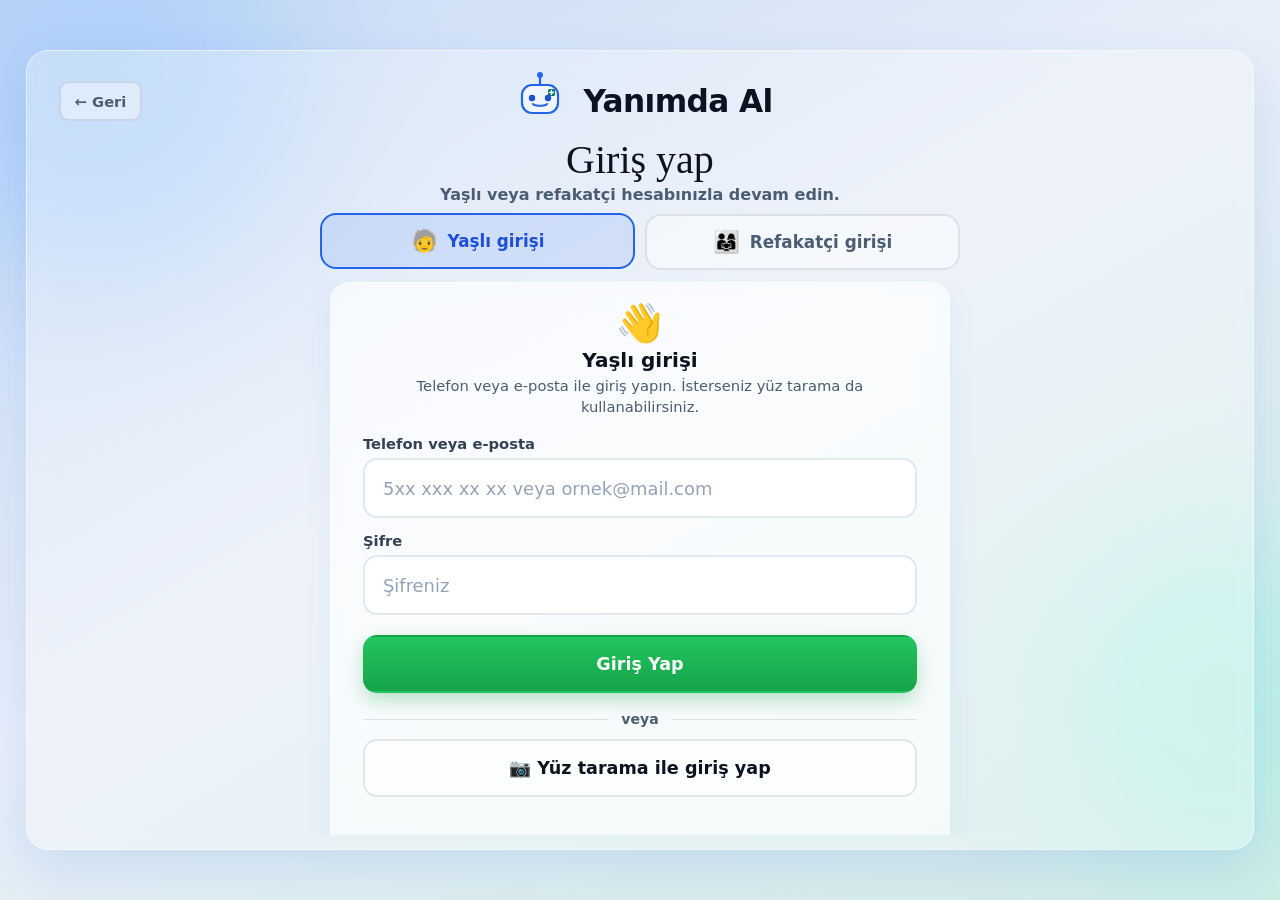
==== commit bdaed084: "Merge pull request #11 from aysimaErgn/test/iyilestirmeler Test/iyilestirmeler" ====
--- a/frontend/family-dashboard.html
+++ b/frontend/family-dashboard.html
@@ -4,9 +4,25 @@
     <meta charset="UTF-8">
     <meta name="viewport" content="width=device-width, initial-scale=1.0">
     <title>Yanımda Al - Refakatçi Paneli</title>
+    <script>
+        (function () {
+            var userId = localStorage.getItem("user_id") || localStorage.getItem("family_id");
+            var role = localStorage.getItem("user_role");
+            if (!userId) {
+                window.location.replace("login.html");
+                return;
+            }
+            if (role && role !== "family") {
+                window.location.replace("app.html");
+                return;
+            }
+            document.documentElement.classList.add("session-ok");
+        })();
+    </script>
+    <style>html:not(.session-ok) body { visibility: hidden; }</style>
     <link rel="stylesheet" href="sheet.css">
-    <link rel="stylesheet" href="family-dashboard.css?v=20260729fd6">
-    <link rel="stylesheet" href="definitions.css?v=20260729fd6">
+    <link rel="stylesheet" href="family-dashboard.css?v=20260801ux1">
+    <link rel="stylesheet" href="definitions.css?v=20260801ux1">
     <link rel="stylesheet" href="https://cdnjs.cloudflare.com/ajax/libs/font-awesome/6.0.0/css/all.min.css">
 </head>
 <body class="family-dash">
@@ -18,22 +34,21 @@
                     <button type="button" class="sidebar-toggle" id="navToggleBtn" onclick="toggleSideNav()" title="Menüyü daralt" aria-label="Menüyü daralt/genişlet" aria-expanded="true">
                         <i class="fas fa-bars"></i>
                     </button>
-                </div>
-
-                <div class="sidebar-brand">
-                    <svg class="brand-logo" viewBox="0 0 64 64" fill="none" aria-hidden="true">
-                        <circle cx="32" cy="6" r="3" fill="#3B82F6"/>
-                        <path d="M32 9 V16" stroke="#3B82F6" stroke-width="2.2" stroke-linecap="round"/>
-                        <rect x="14" y="16" width="36" height="28" rx="10" fill="#EFF6FF" stroke="#3B82F6" stroke-width="2.2"/>
-                        <rect x="40" y="20" width="7" height="7" rx="1.5" fill="#0F766E"/>
-                        <path d="M43.5 21.5 V25.5 M41.5 23.5 H45.5" stroke="#fff" stroke-width="1.4" stroke-linecap="round"/>
-                        <circle cx="24" cy="29" r="3.2" fill="#1D4ED8"/>
-                        <circle cx="40" cy="29" r="3.2" fill="#1D4ED8"/>
-                        <path d="M25 35c2.2 2.4 11.8 2.4 14 0" stroke="#3B82F6" stroke-width="2" stroke-linecap="round"/>
-                    </svg>
-                    <div class="brand-text">
-                        <h2>Yanımda Al</h2>
-                        <span>Refakatçi Paneli</span>
+                    <div class="sidebar-brand">
+                        <svg class="brand-logo" viewBox="0 0 64 64" fill="none" aria-hidden="true">
+                            <circle cx="32" cy="6" r="3" fill="#3B82F6"/>
+                            <path d="M32 9 V16" stroke="#3B82F6" stroke-width="2.2" stroke-linecap="round"/>
+                            <rect x="14" y="16" width="36" height="28" rx="10" fill="#EFF6FF" stroke="#3B82F6" stroke-width="2.2"/>
+                            <rect x="40" y="20" width="7" height="7" rx="1.5" fill="#0F766E"/>
+                            <path d="M43.5 21.5 V25.5 M41.5 23.5 H45.5" stroke="#fff" stroke-width="1.4" stroke-linecap="round"/>
+                            <circle cx="24" cy="29" r="3.2" fill="#1D4ED8"/>
+                            <circle cx="40" cy="29" r="3.2" fill="#1D4ED8"/>
+                            <path d="M25 35c2.2 2.4 11.8 2.4 14 0" stroke="#3B82F6" stroke-width="2" stroke-linecap="round"/>
+                        </svg>
+                        <div class="brand-text">
+                            <h2>Yanımda Al</h2>
+                            <span>Refakatçi Paneli</span>
+                        </div>
                     </div>
                 </div>
 
@@ -44,6 +59,12 @@
                     <li class="active" data-tab="summary" onclick="switchDashboardTab('summary')">
                         <i class="fas fa-chart-pie"></i><em>Mevcut Durum</em>
                     </li>
+                    <li data-tab="weekly" onclick="switchDashboardTab('weekly')">
+                        <i class="fas fa-calendar-week"></i><em>Haftalık Özet</em>
+                    </li>
+                    <li data-tab="mood" onclick="switchDashboardTab('mood')">
+                        <i class="fas fa-smile"></i><em>Ruh Hali</em>
+                    </li>
                     <li data-tab="checkin" onclick="switchDashboardTab('checkin')">
                         <i class="fas fa-sun"></i><em>Check-in</em>
                     </li>
@@ -52,6 +73,9 @@
                     </li>
                     <li data-tab="medications" onclick="switchDashboardTab('medications')">
                         <i class="fas fa-pills"></i><em>İlaç Yönetimi</em>
+                    </li>
+                    <li data-tab="adherence" onclick="switchDashboardTab('adherence')">
+                        <i class="fas fa-chart-bar"></i><em>İlaç Uyumu</em>
                     </li>
                     <li data-tab="alerts" onclick="switchDashboardTab('alerts')">
                         <i class="fas fa-bell"></i><em>Uyarılar</em>
@@ -108,8 +132,19 @@
                 </div>
             </div>
 
-            <!-- ÖZET -->
+            <!-- ÖZET / GENEL DURUM -->
             <section id="sec-summary" class="dashboard-section active">
+                <div class="status-hero panel-section">
+                    <div class="status-hero-top">
+                        <div>
+                            <p class="eyebrow">Genel durum</p>
+                            <h2 id="status-hero-title">Yükleniyor…</h2>
+                            <p class="muted" id="status-hero-line">Özet hazırlanıyor</p>
+                        </div>
+                        <div class="status-hero-mood" id="status-hero-mood">—</div>
+                    </div>
+                </div>
+
                 <div class="grid-stats">
                     <div class="stat-card">
                         <div class="stat-icon" style="color: #EF4444;"><i class="fas fa-heartbeat"></i></div>
@@ -137,6 +172,7 @@
                         <div class="stat-info">
                             <p>Günlük Aktivite</p>
                             <h3 id="activity-status">—</h3>
+                            <small class="stat-hint" id="activity-hint">Kiosk etkileşimi</small>
                         </div>
                     </div>
                 </div>
@@ -152,9 +188,87 @@
                         <div id="weekly-trend-chart" class="trend-chart"></div>
                     </div>
                     <div class="panel-section">
-                        <h3><i class="fas fa-robot" style="color:#F59E0B;"></i> Yapay Zeka Günlük Özeti</h3>
+                        <h3><i class="fas fa-robot" style="color:#F59E0B;"></i> Yapay Zeka Haftalık Özeti</h3>
                         <p class="ai-summary" id="ai-summary">Özet yükleniyor…</p>
                     </div>
+                </div>
+            </section>
+
+            <!-- HAFTALIK ÖZET -->
+            <section id="sec-weekly" class="dashboard-section">
+                <div class="panel-section">
+                    <div class="panel-head">
+                        <h3><i class="fas fa-calendar-week" style="color:var(--brand-color);"></i> Son 7 Gün — Birleşik Özet</h3>
+                        <button type="button" class="btn-secondary" onclick="loadWeeklySummary()">
+                            <i class="fas fa-sync-alt"></i> Yenile
+                        </button>
+                    </div>
+                    <p class="muted">Ruh hali, ilaç uyumu, uyarılar ve aktivite tek bakışta.</p>
+                    <ul class="weekly-bullets" id="weekly-bullets">
+                        <li class="muted">Özet yükleniyor…</li>
+                    </ul>
+                </div>
+                <div class="grid-stats" id="weekly-stat-cards">
+                    <div class="stat-card">
+                        <div class="stat-info"><p>Ruh hali ort.</p><h3 id="weekly-mood-avg">—</h3></div>
+                    </div>
+                    <div class="stat-card">
+                        <div class="stat-info"><p>İlaç uyumu</p><h3 id="weekly-med-rate">—</h3></div>
+                    </div>
+                    <div class="stat-card">
+                        <div class="stat-info"><p>Uyarı (7g)</p><h3 id="weekly-alert-count">—</h3></div>
+                    </div>
+                    <div class="stat-card">
+                        <div class="stat-info"><p>Sohbet tonu</p><h3 id="weekly-chat-tone">—</h3></div>
+                    </div>
+                </div>
+                <div class="panel-section">
+                    <h3><i class="fas fa-chart-bar" style="color:var(--brand-color);"></i> 7 Günlük Ruh Hali</h3>
+                    <div id="weekly-mood-chart" class="mood-day-chart"></div>
+                </div>
+            </section>
+
+            <!-- RUH HALİ ANALİZİ -->
+            <section id="sec-mood" class="dashboard-section">
+                <div class="panel-section">
+                    <div class="panel-head">
+                        <h3><i class="fas fa-smile" style="color:var(--brand-color);"></i> Ruh Hali Analizi</h3>
+                        <button type="button" class="btn-secondary" onclick="loadMoodAnalysis()">
+                            <i class="fas fa-sync-alt"></i> Yenile
+                        </button>
+                    </div>
+                    <p class="insight-banner" id="mood-insight">Analiz yükleniyor…</p>
+                    <div id="mood-decline-banner" class="decline-banner" hidden>
+                        <i class="fas fa-exclamation-triangle"></i>
+                        <span id="mood-decline-text"></span>
+                    </div>
+                </div>
+                <div class="panel-row">
+                    <div class="panel-section">
+                        <h3>Check-in serisi (7 gün)</h3>
+                        <div id="mood-checkin-chart" class="mood-day-chart"></div>
+                    </div>
+                    <div class="panel-section">
+                        <h3>Sohbet duygu skoru</h3>
+                        <div class="sentiment-meter">
+                            <div class="sentiment-track">
+                                <div class="sentiment-fill" id="sentiment-fill"></div>
+                            </div>
+                            <p id="sentiment-label" class="muted">—</p>
+                        </div>
+                        <div id="mood-highlights" class="mood-highlights">
+                            <p class="muted">Olumsuz / riskli mesaj örnekleri burada görünür.</p>
+                        </div>
+                    </div>
+                </div>
+                <div class="panel-section">
+                    <h3>Normalize etiketler</h3>
+                    <div class="mood-legend">
+                        <span class="mood-pill tone-good">Harika / İyi</span>
+                        <span class="mood-pill tone-neutral">Normal</span>
+                        <span class="mood-pill tone-bad">Halsiz / Kötü</span>
+                    </div>
+                    <p class="muted" id="mood-latest-meta">Son check-in etiketi yükleniyor…</p>
                 </div>
             </section>
 
@@ -192,7 +306,10 @@
                             </button>
                         </div>
                     </div>
-                    <p class="muted">Yaşlının dijital refakatçi ile yaptığı konuşmalar (salt okunur).</p>
+                    <p class="muted">Yaşlının dijital refakatçi ile yaptığı konuşmalar (salt okunur). Riskli mesajlar kırmızı çerçeveyle işaretlenir.</p>
+                    <div class="risk-history-strip" id="risk-history-strip">
+                        <span class="muted">Risk geçmişi yükleniyor…</span>
+                    </div>
                     <div id="family-chat-transcript" class="chat-transcript">
                         <p class="muted">Sohbet yükleniyor…</p>
                     </div>
@@ -209,15 +326,49 @@
                 </div>
             </section>
 
+            <!-- İLAÇ UYUMU -->
+            <section id="sec-adherence" class="dashboard-section">
+                <div class="panel-section">
+                    <div class="panel-head">
+                        <h3><i class="fas fa-chart-bar" style="color:var(--brand-color);"></i> İlaç Uyumu</h3>
+                        <div class="panel-head-actions chart-tabs" id="adherenceRangeTabs">
+                            <button type="button" class="chart-tab active" data-days="7" onclick="setAdherenceDays(7)">7 gün</button>
+                            <button type="button" class="chart-tab" data-days="30" onclick="setAdherenceDays(30)">30 gün</button>
+                            <button type="button" class="btn-secondary" onclick="loadAdherencePanel()">
+                                <i class="fas fa-sync-alt"></i> Yenile
+                            </button>
+                        </div>
+                    </div>
+                    <p class="muted">Hedef uyum: <strong>%80</strong>. Alınan / kaçırılan / ertelenen dozlar ilaç bazında.</p>
+                    <div class="grid-stats" style="margin-top:12px;">
+                        <div class="stat-card"><div class="stat-info"><p>Genel uyum</p><h3 id="adh-overall">—</h3></div></div>
+                        <div class="stat-card"><div class="stat-info"><p>Alınan</p><h3 id="adh-taken">—</h3></div></div>
+                        <div class="stat-card"><div class="stat-info"><p>Kaçırılan</p><h3 id="adh-missed">—</h3></div></div>
+                        <div class="stat-card"><div class="stat-info"><p>Ertelenen</p><h3 id="adh-snoozed">—</h3></div></div>
+                    </div>
+                    <div id="adh-target-banner" class="insight-banner" style="margin-top:14px;">Hedef değerlendiriliyor…</div>
+                    <div id="adh-med-list" class="adh-med-list" style="margin-top:16px;">
+                        <p class="muted">İlaç uyumu yükleniyor…</p>
+                    </div>
+                    <h4 style="margin-top:20px;">Dönem trendi</h4>
+                    <div id="adh-trend-chart" class="trend-chart"></div>
+                </div>
+            </section>
+
             <!-- UYARILAR -->
             <section id="sec-alerts" class="dashboard-section">
                 <div class="panel-section">
                     <div class="panel-head">
-                        <h3><i class="fas fa-bell" style="color:#F59E0B;"></i> Tüm Uyarılar</h3>
-                        <button type="button" class="btn-secondary" onclick="refreshAlerts()">
-                            <i class="fas fa-sync-alt"></i> Yenile
-                        </button>
-                    </div>
+                        <h3><i class="fas fa-bell" style="color:#F59E0B;"></i> Uyarılar</h3>
+                        <div class="panel-head-actions chart-tabs">
+                            <button type="button" class="chart-tab active" id="alertFilterOpen" onclick="setAlertFilter('open')">Açık</button>
+                            <button type="button" class="chart-tab" id="alertFilterAll" onclick="setAlertFilter('all')">Tümü</button>
+                            <button type="button" class="btn-secondary" onclick="refreshAlerts()">
+                                <i class="fas fa-sync-alt"></i> Yenile
+                            </button>
+                        </div>
+                    </div>
+                    <p class="muted" id="alert-open-hint">Açık uyarı sayısı: —</p>
                     <div id="all-alerts-list" class="alert-list">
                         <p class="muted">Uyarılar yükleniyor…</p>
                     </div>
@@ -314,22 +465,24 @@
                     <label class="toggle-row">
                         <span>
                             <strong>SMS bildirimleri</strong>
-                            <small>Telefon SMS tercihi (cihazda saklanır)</small>
-                        </span>
-                        <input type="checkbox" id="notifySms" data-pref="sms">
+                            <small>Kritik olaylarda kayıtlı aile telefonuna SMS</small>
+                        </span>
+                        <input type="checkbox" id="notifySms" data-pref="sms" checked>
                     </label>
 
                     <p id="notifyPrefsStatus" class="form-status" role="status"></p>
-                    <button type="button" class="btn-secondary" style="margin-top:16px;" onclick="handleLogout()">
-                        <i class="fas fa-sign-out-alt"></i> Oturumu Kapat
-                    </button>
+                    <div class="panel-head-actions" style="margin-top:18px;">
+                        <button type="button" class="btn-secondary" onclick="handleLogout()">
+                            <i class="fas fa-sign-out-alt"></i> Oturumu Kapat
+                        </button>
+                    </div>
                 </div>
             </section>
         </div>
     </div>
 
-    <script src="config.js?v=20260729fd6"></script>
-    <script src="definitions.js?v=20260729fd6"></script>
-    <script src="dashboard.js?v=20260729fd6"></script>
+    <script src="config.js?v=20260801ux1"></script>
+    <script src="definitions.js?v=20260801ux1"></script>
+    <script src="dashboard.js?v=20260801ux1"></script>
 </body>
 </html>
--- a/frontend/family-dashboard.css
+++ b/frontend/family-dashboard.css
@@ -60,8 +60,10 @@
 .sidebar-head {
     display: flex;
     align-items: center;
+    gap: 10px;
     min-height: 44px;
     margin-bottom: 8px;
+    justify-content: flex-start;
 }
 
 .sidebar.is-collapsed .sidebar-head {
@@ -80,6 +82,7 @@
     display: grid;
     place-items: center;
     flex-shrink: 0;
+    order: 0;
 }
 
 .sidebar-toggle:hover {
@@ -91,7 +94,9 @@
     display: flex;
     align-items: center;
     gap: 12px;
-    padding: 8px 6px 12px;
+    padding: 4px 6px;
+    min-width: 0;
+    flex: 1;
 }
 
 .brand-logo {
@@ -207,7 +212,8 @@
 
 .sidebar.is-collapsed .sidebar-brand {
     justify-content: center;
-    padding: 4px 0 10px;
+    padding: 0;
+    flex: 0;
 }
 
 .sidebar.is-collapsed .brand-logo {
@@ -430,6 +436,43 @@
 
 .panel-head h3 { margin: 0; }
 
+.chat-bubble.is-risk {
+    border: 1.5px solid #F87171;
+    background: #FEF2F2;
+    box-shadow: 0 0 0 1px rgba(239, 68, 68, 0.08);
+}
+
+.chat-bubble .risk-badge {
+    margin-left: 8px;
+    font-size: 0.68rem;
+    font-weight: 750;
+    padding: 2px 7px;
+    border-radius: 999px;
+    vertical-align: middle;
+}
+
+.risk-badge.level-high { background: #FEE2E2; color: #B91C1C; }
+.risk-badge.level-medium { background: #FFEDD5; color: #C2410C; }
+.risk-badge.level-low { background: #E2E8F0; color: #475569; }
+
+.risk-history-strip {
+    display: flex;
+    flex-wrap: wrap;
+    gap: 10px 16px;
+    align-items: center;
+    margin: 0 0 12px;
+    padding: 10px 12px;
+    border-radius: 12px;
+    background: #FFF7ED;
+    border: 1px solid #FED7AA;
+    font-size: 0.86rem;
+    color: #9A3412;
+}
+
+.risk-history-strip strong {
+    margin-right: 4px;
+}
+
 .chat-transcript {
     display: flex;
     flex-direction: column;
@@ -566,11 +609,104 @@
     color: var(--dash-text);
 }
 
-.alert-meta {
-    margin-top: 6px;
-    font-size: 0.78rem;
-    color: var(--dash-muted);
-}
+.alert-card.is-closed {
+    opacity: 0.72;
+    background: #F8FAFC;
+    border-left-color: #94A3B8;
+}
+
+.alert-card-head {
+    display: flex;
+    align-items: center;
+    justify-content: space-between;
+    gap: 10px;
+    margin-bottom: 4px;
+}
+
+.alert-card-head strong {
+    margin-bottom: 0;
+}
+
+.alert-status-pill {
+    flex-shrink: 0;
+    font-size: 0.72rem;
+    font-weight: 600;
+    color: #64748B;
+    background: #E2E8F0;
+    padding: 2px 8px;
+    border-radius: 999px;
+}
+
+.alert-actions {
+    display: flex;
+    flex-wrap: wrap;
+    gap: 8px;
+    margin-top: 10px;
+}
+
+.btn-xs {
+    padding: 4px 10px;
+    font-size: 0.8rem;
+}
+
+.adh-med-list {
+    display: flex;
+    flex-direction: column;
+    gap: 10px;
+}
+
+.adh-med-row {
+    padding: 12px 14px;
+    border-radius: 10px;
+    background: #F8FAFC;
+    border: 1px solid var(--dash-border);
+}
+
+.adh-med-row.is-good { border-left: 3px solid #16A34A; }
+.adh-med-row.is-warn { border-left: 3px solid #D97706; }
+.adh-med-row.is-bad { border-left: 3px solid #DC2626; }
+
+.adh-med-top {
+    display: flex;
+    justify-content: space-between;
+    gap: 12px;
+    margin-bottom: 8px;
+}
+
+.adh-med-rate {
+    font-weight: 700;
+    color: var(--brand-color, #0F766E);
+}
+
+.adh-med-bar {
+    height: 8px;
+    border-radius: 999px;
+    background: #E2E8F0;
+    overflow: hidden;
+}
+
+.adh-med-bar span {
+    display: block;
+    height: 100%;
+    background: linear-gradient(90deg, #0D9488, #14B8A6);
+}
+
+.adh-med-meta {
+    margin-top: 8px;
+    font-size: 0.8rem;
+    color: var(--dash-muted);
+}
+
+.insight-banner.is-good {
+    background: #ECFDF5;
+    color: #065F46;
+}
+
+.insight-banner.is-warn {
+    background: #FFFBEB;
+    color: #92400E;
+}
+
 
 .checkin-list {
     display: flex;
@@ -836,6 +972,191 @@
     flex-shrink: 0;
 }
 
+/* ---- Genel durum / haftalık / ruh hali ---- */
+.status-hero {
+    margin-bottom: 16px;
+    background: linear-gradient(135deg, #EFF6FF 0%, #F8FAFC 55%, #ECFDF5 100%);
+    border: 1px solid var(--dash-border);
+}
+
+.status-hero-top {
+    display: flex;
+    justify-content: space-between;
+    align-items: flex-start;
+    gap: 16px;
+}
+
+.status-hero .eyebrow {
+    margin: 0 0 4px;
+    font-size: 0.75rem;
+    font-weight: 700;
+    letter-spacing: 0.04em;
+    text-transform: uppercase;
+    color: var(--dash-muted);
+}
+
+.status-hero h2 {
+    margin: 0 0 6px;
+    font-size: 1.35rem;
+    font-weight: 750;
+    color: var(--dash-text);
+}
+
+.status-hero-mood {
+    min-width: 110px;
+    text-align: center;
+    padding: 12px 16px;
+    border-radius: 14px;
+    font-weight: 750;
+    font-size: 1.05rem;
+    background: #fff;
+    border: 1px solid var(--dash-border);
+    color: var(--dash-text);
+}
+
+.status-hero-mood.tone-good { background: #ECFDF5; color: #047857; border-color: #A7F3D0; }
+.status-hero-mood.tone-neutral { background: #EFF6FF; color: #1D4ED8; border-color: #BFDBFE; }
+.status-hero-mood.tone-bad { background: #FEF2F2; color: #B91C1C; border-color: #FECACA; }
+.status-hero-mood.tone-unknown { background: #F1F5F9; color: #64748B; }
+
+.stat-hint {
+    display: block;
+    margin-top: 2px;
+    font-size: 0.72rem;
+    color: var(--dash-muted);
+    font-weight: 500;
+}
+
+.weekly-bullets {
+    margin: 12px 0 0;
+    padding-left: 1.15rem;
+    display: grid;
+    gap: 8px;
+    color: var(--dash-text);
+    line-height: 1.45;
+}
+
+.insight-banner {
+    margin: 10px 0 0;
+    padding: 14px 16px;
+    border-radius: 12px;
+    background: #F8FAFC;
+    border: 1px solid var(--dash-border);
+    line-height: 1.5;
+    font-weight: 550;
+}
+
+.decline-banner {
+    margin-top: 12px;
+    display: flex;
+    gap: 10px;
+    align-items: flex-start;
+    padding: 12px 14px;
+    border-radius: 12px;
+    background: #FFFBEB;
+    border: 1px solid #FCD34D;
+    color: #92400E;
+    font-weight: 600;
+}
+
+.mood-day-chart {
+    display: flex;
+    align-items: flex-end;
+    gap: 10px;
+    min-height: 150px;
+    padding: 12px 4px 0;
+    overflow-x: auto;
+}
+
+.mood-day-col {
+    flex: 1;
+    min-width: 42px;
+    display: flex;
+    flex-direction: column;
+    align-items: center;
+    gap: 8px;
+}
+
+.mood-day-bar {
+    width: 100%;
+    max-width: 36px;
+    border-radius: 10px 10px 4px 4px;
+    background: #CBD5E1;
+    transition: height 0.25s ease;
+}
+
+.mood-day-bar.tone-good { background: linear-gradient(180deg, #34d399, #059669); }
+.mood-day-bar.tone-neutral { background: linear-gradient(180deg, #60a5fa, #2563eb); }
+.mood-day-bar.tone-bad { background: linear-gradient(180deg, #f87171, #dc2626); }
+.mood-day-bar.tone-unknown { background: #E2E8F0; }
+
+.mood-day-col span {
+    font-size: 0.72rem;
+    color: var(--dash-muted);
+    text-align: center;
+}
+
+.sentiment-meter { margin-top: 8px; }
+.sentiment-track {
+    height: 14px;
+    border-radius: 999px;
+    background: #E2E8F0;
+    overflow: hidden;
+}
+.sentiment-fill {
+    height: 100%;
+    width: 50%;
+    border-radius: inherit;
+    background: #94A3B8;
+    transition: width 0.35s ease;
+}
+.sentiment-fill.tone-good { background: linear-gradient(90deg, #34d399, #059669); }
+.sentiment-fill.tone-neutral { background: linear-gradient(90deg, #60a5fa, #2563eb); }
+.sentiment-fill.tone-bad { background: linear-gradient(90deg, #f87171, #dc2626); }
+
+.mood-highlights {
+    margin-top: 14px;
+    display: grid;
+    gap: 8px;
+}
+.mood-highlight {
+    padding: 10px 12px;
+    border-radius: 10px;
+    background: #F8FAFC;
+    border: 1px solid var(--dash-border);
+}
+.mood-highlight.is-risk {
+    background: #FEF2F2;
+    border-color: #FECACA;
+}
+.mood-highlight strong {
+    display: block;
+    margin-bottom: 4px;
+    font-size: 0.8rem;
+    color: var(--dash-muted);
+}
+.mood-highlight p {
+    margin: 0;
+    font-size: 0.92rem;
+    line-height: 1.4;
+}
+
+.mood-legend {
+    display: flex;
+    flex-wrap: wrap;
+    gap: 8px;
+    margin: 8px 0 12px;
+}
+.mood-pill {
+    padding: 6px 12px;
+    border-radius: 999px;
+    font-size: 0.8rem;
+    font-weight: 650;
+}
+.mood-pill.tone-good { background: #ECFDF5; color: #047857; }
+.mood-pill.tone-neutral { background: #EFF6FF; color: #1D4ED8; }
+.mood-pill.tone-bad { background: #FEF2F2; color: #B91C1C; }
+
 @media (max-width: 1100px) {
     .grid-stats { grid-template-columns: 1fr 1fr; }
     .panel-row { grid-template-columns: 1fr; }
@@ -849,4 +1170,5 @@
     .profile-field.span-2,
     .form-grid .span-2 { grid-column: span 1; }
     .header-bar { flex-direction: column; }
-}
+    .status-hero-top { flex-direction: column; }
+}
